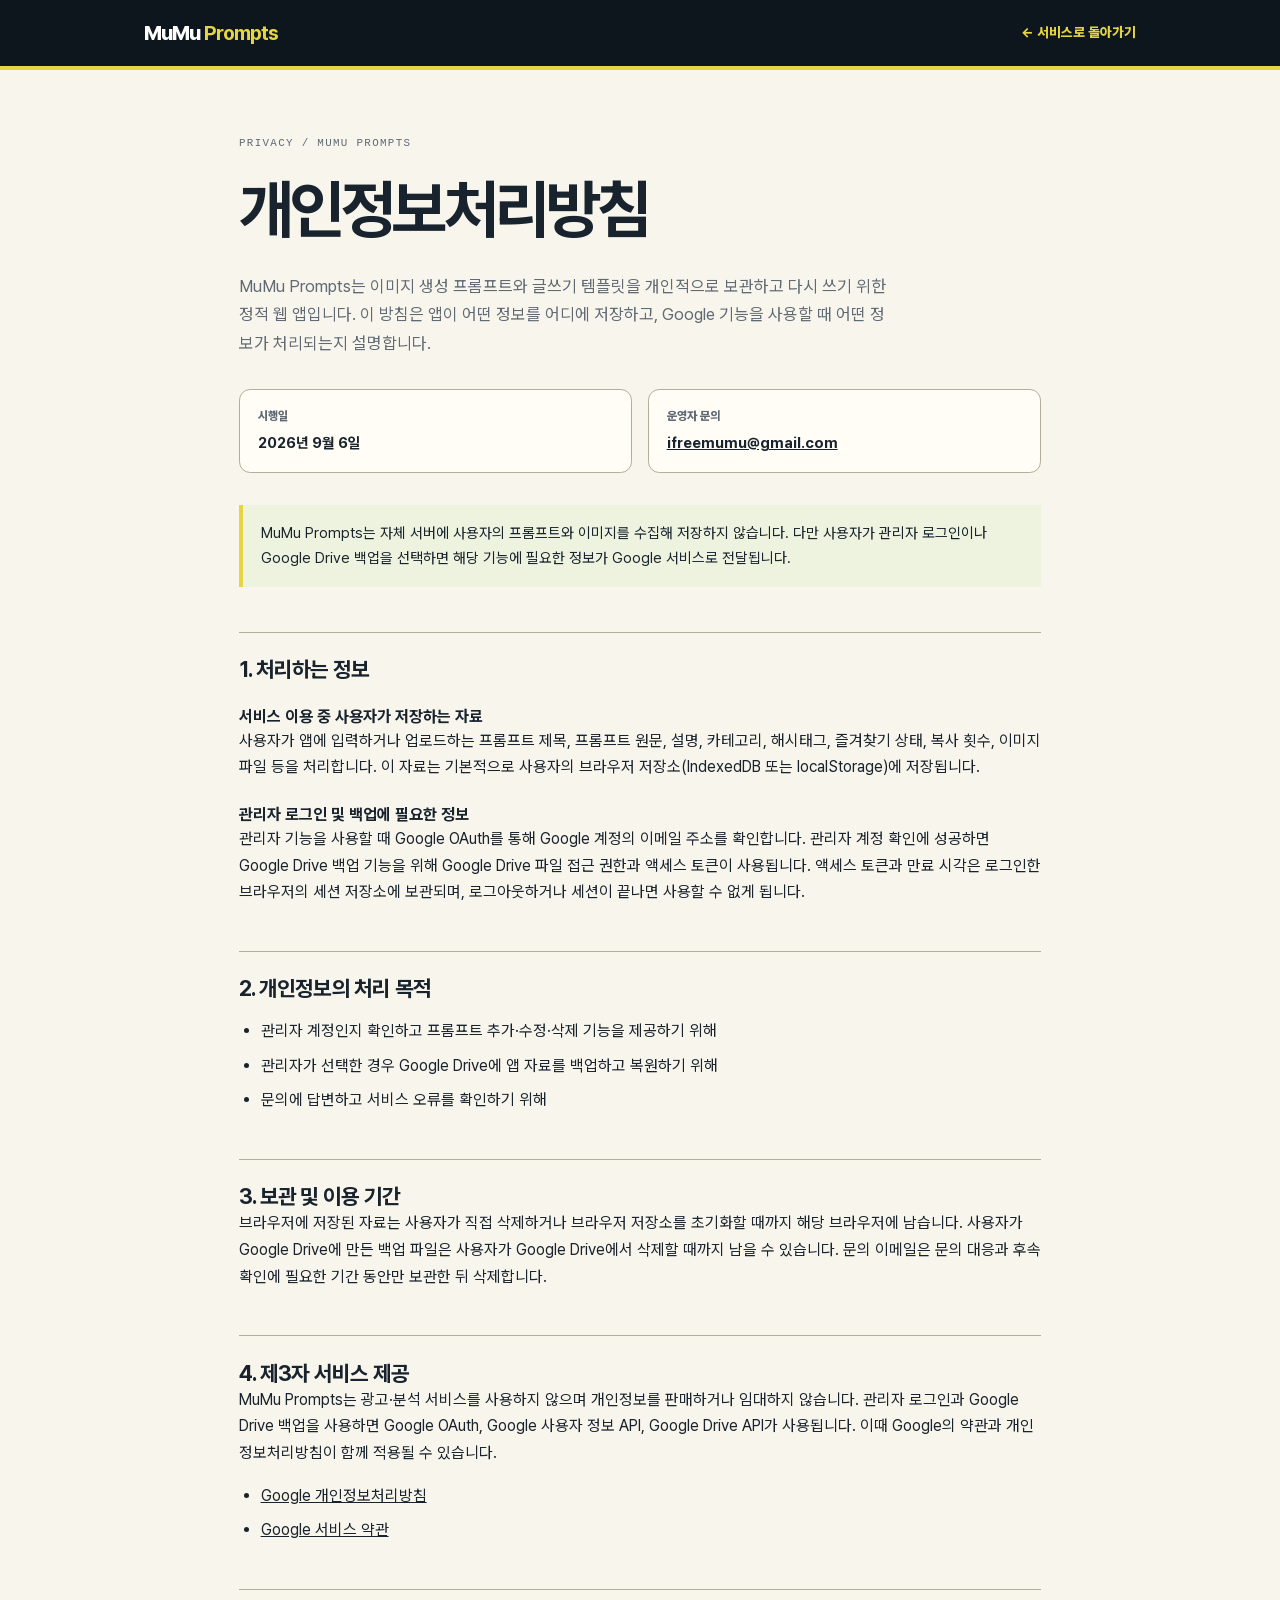
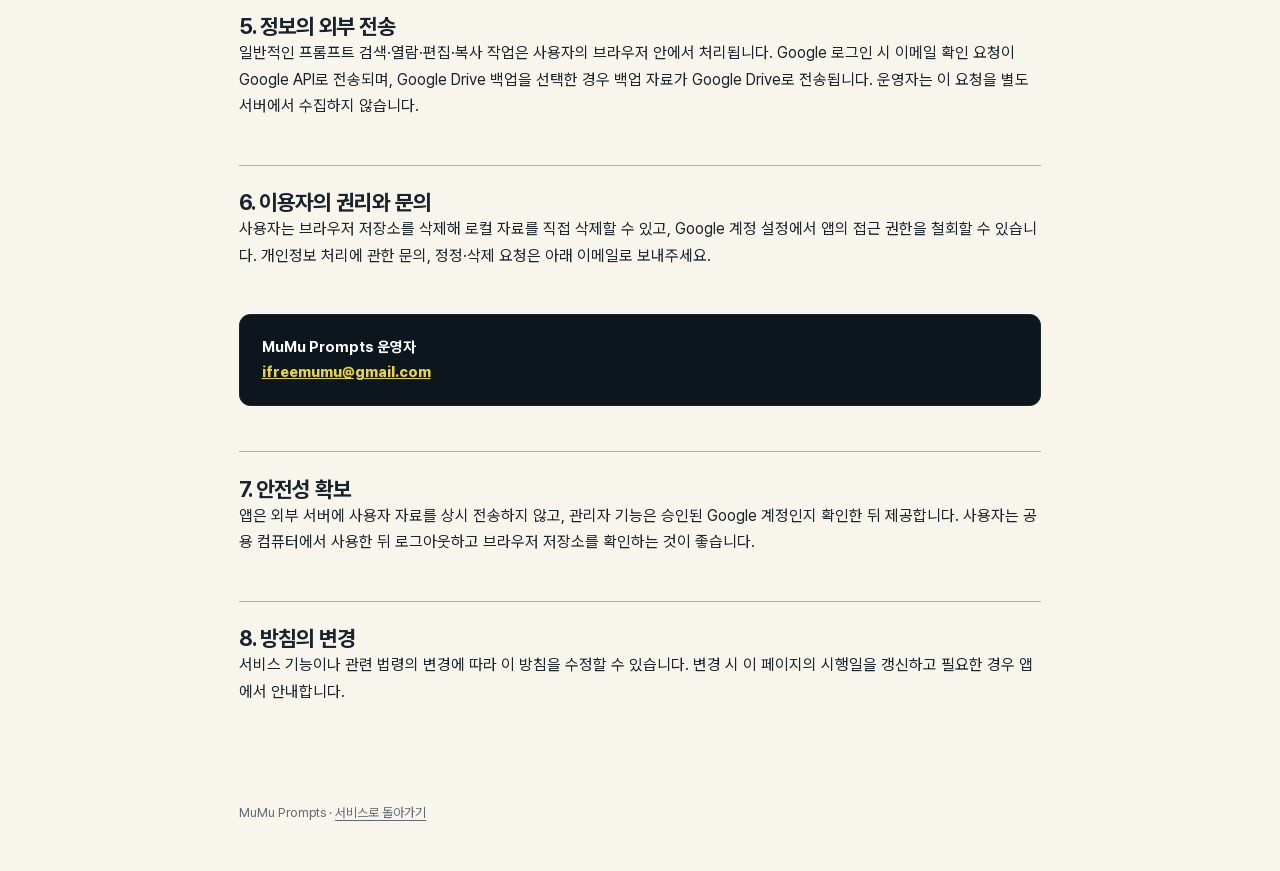
==== privacy.html @ 2b86f67c "Refine admin controls and compact header layout" ====
<!doctype html>
<html lang="ko">
<head>
  <meta charset="UTF-8">
  <meta name="viewport" content="width=device-width, initial-scale=1">
  <meta name="referrer" content="no-referrer">
  <title>개인정보처리방침 — MuMu Prompts</title>
  <meta name="description" content="MuMu Prompts 개인정보처리방침">
  <link rel="stylesheet" href="fonts/pretendard.css">
  <style>
    /* Hallmark · macrostructure: Long Document · tone: calm-informational · anchor hue: phosphor-lime */
    :root{--surface:oklch(19% .02 250);--surface-2:oklch(24% .025 250);--paper:oklch(97% .012 88);--ink:oklch(25% .025 250);--muted:oklch(52% .02 250);--rule:oklch(75% .025 88);--accent:oklch(86% .16 102);--accent-ink:oklch(18% .02 250);--display:"Bricolage Grotesque","Arial Black","Pretendard Variable","Pretendard","Apple SD Gothic Neo","Malgun Gothic",system-ui,sans-serif;--body:"Pretendard Variable","Pretendard","Apple SD Gothic Neo","Malgun Gothic",system-ui,sans-serif;--mono:"Geist Mono","JetBrains Mono",monospace}
    *{box-sizing:border-box}html{color:var(--ink);background:var(--paper);font-family:var(--body);line-height:1.7}body{margin:0}a{color:inherit}a:focus-visible{outline:3px solid #2669ae;outline-offset:4px}h1,h2,h3,p{margin:0}h1,h2,h3{font-family:var(--display);font-style:normal;line-height:1.3}h1{font-size:clamp(2rem,5vw,4.3rem);letter-spacing:-.06em}h2{margin-top:2.8rem;padding-top:1.4rem;border-top:1px solid var(--rule);font-size:1.35rem;letter-spacing:-.035em}h3{margin-top:1.5rem;font-size:1rem}p,li{font-size:.98rem}ul,ol{margin:1rem 0 0;padding-left:1.35rem}li+li{margin-top:.5rem}.skip-link{position:absolute;top:-4rem;left:1rem;padding:.65rem .8rem;background:var(--accent);color:var(--accent-ink);font-weight:800}.skip-link:focus{top:1rem}
    .topbar{background:var(--surface);color:#fff;border-bottom:4px solid var(--accent)}.topbar-inner{max-width:1040px;margin:auto;padding:1rem 1.5rem;display:flex;align-items:center;justify-content:space-between;gap:1rem}.brand{font-family:var(--display);font-size:1.25rem;font-weight:800;letter-spacing:-.05em;text-decoration:none}.brand b{color:var(--accent)}.back-link{display:inline-flex;align-items:center;gap:.4rem;color:var(--accent);font-size:.85rem;font-weight:800;text-decoration:none}.back-link:hover{text-decoration:underline;text-underline-offset:4px}
    main{max-width:850px;margin:auto;padding:4rem 1.5rem 6rem}.eyebrow{margin-bottom:1rem;color:var(--muted);font-family:var(--mono);font-size:.68rem;letter-spacing:.12em;text-transform:uppercase}.intro{max-width:650px;margin-top:1.25rem;color:var(--muted);font-size:1.05rem}.meta{display:grid;grid-template-columns:repeat(2,minmax(0,1fr));gap:1rem;margin-top:2rem}.meta-card{padding:1rem 1.1rem;border:1px solid var(--rule);border-radius:.7rem;background:#fffdf6}.meta-card dt{color:var(--muted);font-size:.75rem;font-weight:800}.meta-card dd{margin:.25rem 0 0;font-size:.92rem;font-weight:700}.notice{margin-top:2rem;padding:1rem 1.1rem;border-left:4px solid var(--accent);background:#eef3df;font-size:.92rem}.contact{margin-top:2.8rem;padding:1.25rem 1.35rem;border:1px solid var(--ink);border-radius:.7rem;background:var(--surface);color:#fff}.contact a{color:var(--accent);font-weight:800}.contact p{font-size:.92rem}
    footer{max-width:850px;margin:auto;padding:0 1.5rem 3rem;color:var(--muted);font-size:.8rem}footer a{text-underline-offset:3px}
    @media(max-width:560px){.topbar-inner{padding:.85rem 1rem}.brand{font-size:1.1rem}.back-link{font-size:.75rem}main{padding:2.6rem 1rem 4rem}.meta{grid-template-columns:1fr}h2{margin-top:2.2rem}.intro{font-size:.98rem}p,li{font-size:.92rem}footer{padding:0 1rem 2rem}}
    @media(prefers-reduced-motion:reduce){*{scroll-behavior:auto!important}}
  </style>
</head>
<body>
  <a class="skip-link" href="#content">본문으로 건너뛰기</a>
  <header class="topbar">
    <div class="topbar-inner">
      <a class="brand" href="index.html" aria-label="MuMu Prompts 홈">MuMu <b>Prompts</b></a>
      <a class="back-link" href="index.html">← 서비스로 돌아가기</a>
    </div>
  </header>

  <main id="content">
    <p class="eyebrow">Privacy / MuMu Prompts</p>
    <h1>개인정보처리방침</h1>
    <p class="intro">MuMu Prompts는 이미지 생성 프롬프트와 글쓰기 템플릿을 개인적으로 보관하고 다시 쓰기 위한 정적 웹 앱입니다. 이 방침은 앱이 어떤 정보를 어디에 저장하고, Google 기능을 사용할 때 어떤 정보가 처리되는지 설명합니다.</p>

    <dl class="meta">
      <div class="meta-card"><dt>시행일</dt><dd>2026년 9월 6일</dd></div>
      <div class="meta-card"><dt>운영자 문의</dt><dd><a href="mailto:ifreemumu@gmail.com">ifreemumu@gmail.com</a></dd></div>
    </dl>

    <p class="notice">MuMu Prompts는 자체 서버에 사용자의 프롬프트와 이미지를 수집해 저장하지 않습니다. 다만 사용자가 관리자 로그인이나 Google Drive 백업을 선택하면 해당 기능에 필요한 정보가 Google 서비스로 전달됩니다.</p>

    <h2>1. 처리하는 정보</h2>
    <h3>서비스 이용 중 사용자가 저장하는 자료</h3>
    <p>사용자가 앱에 입력하거나 업로드하는 프롬프트 제목, 프롬프트 원문, 설명, 카테고리, 해시태그, 즐겨찾기 상태, 복사 횟수, 이미지 파일 등을 처리합니다. 이 자료는 기본적으로 사용자의 브라우저 저장소(IndexedDB 또는 localStorage)에 저장됩니다.</p>
    <h3>관리자 로그인 및 백업에 필요한 정보</h3>
    <p>관리자 기능을 사용할 때 Google OAuth를 통해 Google 계정의 이메일 주소를 확인합니다. 관리자 계정 확인에 성공하면 Google Drive 백업 기능을 위해 Google Drive 파일 접근 권한과 액세스 토큰이 사용됩니다. 액세스 토큰과 만료 시각은 로그인한 브라우저의 세션 저장소에 보관되며, 로그아웃하거나 세션이 끝나면 사용할 수 없게 됩니다.</p>

    <h2>2. 개인정보의 처리 목적</h2>
    <ul>
      <li>관리자 계정인지 확인하고 프롬프트 추가·수정·삭제 기능을 제공하기 위해</li>
      <li>관리자가 선택한 경우 Google Drive에 앱 자료를 백업하고 복원하기 위해</li>
      <li>문의에 답변하고 서비스 오류를 확인하기 위해</li>
    </ul>

    <h2>3. 보관 및 이용 기간</h2>
    <p>브라우저에 저장된 자료는 사용자가 직접 삭제하거나 브라우저 저장소를 초기화할 때까지 해당 브라우저에 남습니다. 사용자가 Google Drive에 만든 백업 파일은 사용자가 Google Drive에서 삭제할 때까지 남을 수 있습니다. 문의 이메일은 문의 대응과 후속 확인에 필요한 기간 동안만 보관한 뒤 삭제합니다.</p>

    <h2>4. 제3자 서비스 제공</h2>
    <p>MuMu Prompts는 광고·분석 서비스를 사용하지 않으며 개인정보를 판매하거나 임대하지 않습니다. 관리자 로그인과 Google Drive 백업을 사용하면 Google OAuth, Google 사용자 정보 API, Google Drive API가 사용됩니다. 이때 Google의 약관과 개인정보처리방침이 함께 적용될 수 있습니다.</p>
    <ul>
      <li><a href="https://policies.google.com/privacy" target="_blank" rel="noopener noreferrer">Google 개인정보처리방침</a></li>
      <li><a href="https://policies.google.com/terms" target="_blank" rel="noopener noreferrer">Google 서비스 약관</a></li>
    </ul>

    <h2>5. 정보의 외부 전송</h2>
    <p>일반적인 프롬프트 검색·열람·편집·복사 작업은 사용자의 브라우저 안에서 처리됩니다. Google 로그인 시 이메일 확인 요청이 Google API로 전송되며, Google Drive 백업을 선택한 경우 백업 자료가 Google Drive로 전송됩니다. 운영자는 이 요청을 별도 서버에서 수집하지 않습니다.</p>

    <h2>6. 이용자의 권리와 문의</h2>
    <p>사용자는 브라우저 저장소를 삭제해 로컬 자료를 직접 삭제할 수 있고, Google 계정 설정에서 앱의 접근 권한을 철회할 수 있습니다. 개인정보 처리에 관한 문의, 정정·삭제 요청은 아래 이메일로 보내주세요.</p>
    <div class="contact"><p><strong>MuMu Prompts 운영자</strong><br><a href="mailto:ifreemumu@gmail.com">ifreemumu@gmail.com</a></p></div>

    <h2>7. 안전성 확보</h2>
    <p>앱은 외부 서버에 사용자 자료를 상시 전송하지 않고, 관리자 기능은 승인된 Google 계정인지 확인한 뒤 제공합니다. 사용자는 공용 컴퓨터에서 사용한 뒤 로그아웃하고 브라우저 저장소를 확인하는 것이 좋습니다.</p>

    <h2>8. 방침의 변경</h2>
    <p>서비스 기능이나 관련 법령의 변경에 따라 이 방침을 수정할 수 있습니다. 변경 시 이 페이지의 시행일을 갱신하고 필요한 경우 앱에서 안내합니다.</p>
  </main>

  <footer>MuMu Prompts · <a href="index.html">서비스로 돌아가기</a></footer>
</body>
</html>
---- fonts/pretendard.css ----
/*
Copyright (c) 2021 Kil Hyung-jin, with Reserved Font Name Pretendard.
https://github.com/orioncactus/pretendard

This Font Software is licensed under the SIL Open Font License, Version 1.1.
This license is copied below, and is also available with a FAQ at:
http://scripts.sil.org/OFL
*/
/* [0] */
@font-face {
	font-family: 'Pretendard Variable';
	font-style: normal;
	font-display: swap;
	font-weight: 45 920;
	src: url(./subset/PretendardVariable.subset.0.woff2) format('woff2-variations');
	unicode-range: U+f9ca-fa0b, U+ff03-ff05, U+ff07, U+ff0a-ff0b, U+ff0d-ff19, U+ff1b, U+ff1d, U+ff20-ff5b, U+ff5d, U+ffe0-ffe3, U+ffe5-ffe6;
}

/* [1] */
@font-face {
	font-family: 'Pretendard Variable';
	font-style: normal;
	font-display: swap;
	font-weight: 45 920;
	src: url(./subset/PretendardVariable.subset.1.woff2) format('woff2-variations');
	unicode-range: U+d723-d728, U+d72a-d733, U+d735-d748, U+d74a-d74f, U+d752-d753, U+d755-d757, U+d75a-d75f, U+d762-d764, U+d766-d768, U+d76a-d76b, U+d76d-d76f, U+d771-d787, U+d789-d78b, U+d78d-d78f, U+d791-d797, U+d79a, U+d79c, U+d79e-d7a3, U+f900-f909, U+f90b-f92e;
}

/* [2] */
@font-face {
	font-family: 'Pretendard Variable';
	font-style: normal;
	font-display: swap;
	font-weight: 45 920;
	src: url(./subset/PretendardVariable.subset.2.woff2) format('woff2-variations');
	unicode-range: U+d679-d68b, U+d68e-d69e, U+d6a0, U+d6a2-d6a7, U+d6a9-d6c3, U+d6c6-d6c7, U+d6c9-d6cb, U+d6cd-d6d3, U+d6d5-d6d6, U+d6d8-d6e3, U+d6e5-d6e7, U+d6e9-d6fb, U+d6fd-d717, U+d719-d71f, U+d721-d722;
}

/* [3] */
@font-face {
	font-family: 'Pretendard Variable';
	font-style: normal;
	font-display: swap;
	font-weight: 45 920;
	src: url(./subset/PretendardVariable.subset.3.woff2) format('woff2-variations');
	unicode-range: U+d5bc-d5c7, U+d5ca-d5cb, U+d5cd-d5cf, U+d5d1-d5d7, U+d5d9-d5da, U+d5dc, U+d5de-d5e3, U+d5e6-d5e7, U+d5e9-d5eb, U+d5ed-d5f6, U+d5f8, U+d5fa-d5ff, U+d602-d603, U+d605-d607, U+d609-d60f, U+d612-d613, U+d616-d61b, U+d61d-d637, U+d63a-d63b, U+d63d-d63f, U+d641-d647, U+d64a-d64c, U+d64e-d653, U+d656-d657, U+d659-d65b, U+d65d-d666, U+d668, U+d66a-d678;
}

/* [4] */
@font-face {
	font-family: 'Pretendard Variable';
	font-style: normal;
	font-display: swap;
	font-weight: 45 920;
	src: url(./subset/PretendardVariable.subset.4.woff2) format('woff2-variations');
	unicode-range: U+d507, U+d509-d50b, U+d50d-d513, U+d515-d53b, U+d53e-d53f, U+d541-d543, U+d545-d54c, U+d54e, U+d550, U+d552-d557, U+d55a-d55b, U+d55d-d55f, U+d561-d564, U+d566-d567, U+d56a, U+d56c, U+d56e-d573, U+d576-d577, U+d579-d583, U+d585-d586, U+d58a-d5a4, U+d5a6-d5bb;
}

/* [5] */
@font-face {
	font-family: 'Pretendard Variable';
	font-style: normal;
	font-display: swap;
	font-weight: 45 920;
	src: url(./subset/PretendardVariable.subset.5.woff2) format('woff2-variations');
	unicode-range: U+d464-d477, U+d47a-d47b, U+d47d-d47f, U+d481-d487, U+d489-d48a, U+d48c, U+d48e-d4e7, U+d4e9-d503, U+d505-d506;
}

/* [6] */
@font-face {
	font-family: 'Pretendard Variable';
	font-style: normal;
	font-display: swap;
	font-weight: 45 920;
	src: url(./subset/PretendardVariable.subset.6.woff2) format('woff2-variations');
	unicode-range: U+d3bf-d3c7, U+d3ca-d3cf, U+d3d1-d3eb, U+d3ee-d3ef, U+d3f1-d3f3, U+d3f5-d3fb, U+d3fd-d400, U+d402-d45b, U+d45d-d463;
}

/* [7] */
@font-face {
	font-family: 'Pretendard Variable';
	font-style: normal;
	font-display: swap;
	font-weight: 45 920;
	src: url(./subset/PretendardVariable.subset.7.woff2) format('woff2-variations');
	unicode-range: U+d2ff, U+d302-d304, U+d306-d30b, U+d30f, U+d311-d313, U+d315-d31b, U+d31e, U+d322-d324, U+d326-d327, U+d32a-d32b, U+d32d-d32f, U+d331-d337, U+d339-d33c, U+d33e-d37b, U+d37e-d37f, U+d381-d383, U+d385-d38b, U+d38e-d390, U+d392-d397, U+d39a-d39b, U+d39d-d39f, U+d3a1-d3a7, U+d3a9-d3aa, U+d3ac, U+d3ae-d3b3, U+d3b5-d3b7, U+d3b9-d3bb, U+d3bd-d3be;
}

/* [8] */
@font-face {
	font-family: 'Pretendard Variable';
	font-style: normal;
	font-display: swap;
	font-weight: 45 920;
	src: url(./subset/PretendardVariable.subset.8.woff2) format('woff2-variations');
	unicode-range: U+d257-d27f, U+d281-d29b, U+d29d-d29f, U+d2a1-d2ab, U+d2ad-d2b7, U+d2ba-d2bb, U+d2bd-d2bf, U+d2c1-d2c7, U+d2c9-d2ef, U+d2f2-d2f3, U+d2f5-d2f7, U+d2f9-d2fe;
}

/* [9] */
@font-face {
	font-family: 'Pretendard Variable';
	font-style: normal;
	font-display: swap;
	font-weight: 45 920;
	src: url(./subset/PretendardVariable.subset.9.woff2) format('woff2-variations');
	unicode-range: U+d1b4, U+d1b6-d1f3, U+d1f5-d22b, U+d22e-d22f, U+d231-d233, U+d235-d23b, U+d23d-d240, U+d242-d256;
}

/* [10] */
@font-face {
	font-family: 'Pretendard Variable';
	font-style: normal;
	font-display: swap;
	font-weight: 45 920;
	src: url(./subset/PretendardVariable.subset.10.woff2) format('woff2-variations');
	unicode-range: U+d105-d12f, U+d132-d133, U+d135-d137, U+d139-d13f, U+d141-d142, U+d144, U+d146-d14b, U+d14e-d14f, U+d151-d153, U+d155-d15b, U+d15e-d187, U+d189-d19f, U+d1a2-d1a3, U+d1a5-d1a7, U+d1a9-d1af, U+d1b2-d1b3;
}

/* [11] */
@font-face {
	font-family: 'Pretendard Variable';
	font-style: normal;
	font-display: swap;
	font-weight: 45 920;
	src: url(./subset/PretendardVariable.subset.11.woff2) format('woff2-variations');
	unicode-range: U+d04b-d04f, U+d051-d057, U+d059-d06b, U+d06d-d06f, U+d071-d073, U+d075-d07b, U+d07e-d0a3, U+d0a6-d0a7, U+d0a9-d0ab, U+d0ad-d0b3, U+d0b6, U+d0b8, U+d0ba-d0bf, U+d0c2-d0c3, U+d0c5-d0c7, U+d0c9-d0cf, U+d0d2, U+d0d6-d0db, U+d0de-d0df, U+d0e1-d0e3, U+d0e5-d0eb, U+d0ee-d0f0, U+d0f2-d104;
}

/* [12] */
@font-face {
	font-family: 'Pretendard Variable';
	font-style: normal;
	font-display: swap;
	font-weight: 45 920;
	src: url(./subset/PretendardVariable.subset.12.woff2) format('woff2-variations');
	unicode-range: U+cfa2-cfc3, U+cfc5-cfdf, U+cfe2-cfe3, U+cfe5-cfe7, U+cfe9-cff4, U+cff6-cffb, U+cffd-cfff, U+d001-d003, U+d005-d017, U+d019-d033, U+d036-d037, U+d039-d03b, U+d03d-d04a;
}

/* [13] */
@font-face {
	font-family: 'Pretendard Variable';
	font-style: normal;
	font-display: swap;
	font-weight: 45 920;
	src: url(./subset/PretendardVariable.subset.13.woff2) format('woff2-variations');
	unicode-range: U+cef0-cef3, U+cef6, U+cef9-ceff, U+cf01-cf03, U+cf05-cf07, U+cf09-cf0f, U+cf11-cf12, U+cf14-cf1b, U+cf1d-cf1f, U+cf21-cf2f, U+cf31-cf53, U+cf56-cf57, U+cf59-cf5b, U+cf5d-cf63, U+cf66, U+cf68, U+cf6a-cf6f, U+cf71-cf84, U+cf86-cf8b, U+cf8d-cfa1;
}

/* [14] */
@font-face {
	font-family: 'Pretendard Variable';
	font-style: normal;
	font-display: swap;
	font-weight: 45 920;
	src: url(./subset/PretendardVariable.subset.14.woff2) format('woff2-variations');
	unicode-range: U+ce3c-ce57, U+ce5a-ce5b, U+ce5d-ce5f, U+ce61-ce67, U+ce6a, U+ce6c, U+ce6e-ce73, U+ce76-ce77, U+ce79-ce7b, U+ce7d-ce83, U+ce85-ce88, U+ce8a-ce8f, U+ce91-ce93, U+ce95-ce97, U+ce99-ce9f, U+cea2, U+cea4-ceab, U+cead-cee3, U+cee6-cee7, U+cee9-ceeb, U+ceed-ceef;
}

/* [15] */
@font-face {
	font-family: 'Pretendard Variable';
	font-style: normal;
	font-display: swap;
	font-weight: 45 920;
	src: url(./subset/PretendardVariable.subset.15.woff2) format('woff2-variations');
	unicode-range: U+cd92-cd93, U+cd96-cd97, U+cd99-cd9b, U+cd9d-cda3, U+cda6-cda8, U+cdaa-cdaf, U+cdb1-cdc3, U+cdc5-cdcb, U+cdcd-cde7, U+cde9-ce03, U+ce05-ce1f, U+ce22-ce34, U+ce36-ce3b;
}

/* [16] */
@font-face {
	font-family: 'Pretendard Variable';
	font-style: normal;
	font-display: swap;
	font-weight: 45 920;
	src: url(./subset/PretendardVariable.subset.16.woff2) format('woff2-variations');
	unicode-range: U+ccef-cd07, U+cd0a-cd0b, U+cd0d-cd1a, U+cd1c, U+cd1e-cd2b, U+cd2d-cd5b, U+cd5d-cd77, U+cd79-cd91;
}

/* [17] */
@font-face {
	font-family: 'Pretendard Variable';
	font-style: normal;
	font-display: swap;
	font-weight: 45 920;
	src: url(./subset/PretendardVariable.subset.17.woff2) format('woff2-variations');
	unicode-range: U+cc3f-cc43, U+cc46-cc47, U+cc49-cc4b, U+cc4d-cc53, U+cc55-cc58, U+cc5a-cc5f, U+cc61-cc97, U+cc9a-cc9b, U+cc9d-cc9f, U+cca1-cca7, U+ccaa, U+ccac, U+ccae-ccb3, U+ccb6-ccb7, U+ccb9-ccbb, U+ccbd-cccf, U+ccd1-cce3, U+cce5-ccee;
}

/* [18] */
@font-face {
	font-family: 'Pretendard Variable';
	font-style: normal;
	font-display: swap;
	font-weight: 45 920;
	src: url(./subset/PretendardVariable.subset.18.woff2) format('woff2-variations');
	unicode-range: U+cb91-cbd3, U+cbd5-cbe3, U+cbe5-cc0b, U+cc0e-cc0f, U+cc11-cc13, U+cc15-cc1b, U+cc1d-cc20, U+cc23-cc27, U+cc2a-cc2b, U+cc2d, U+cc2f, U+cc31-cc37, U+cc3a, U+cc3c;
}

/* [19] */
@font-face {
	font-family: 'Pretendard Variable';
	font-style: normal;
	font-display: swap;
	font-weight: 45 920;
	src: url(./subset/PretendardVariable.subset.19.woff2) format('woff2-variations');
	unicode-range: U+caf4-cb47, U+cb4a-cb90;
}

/* [20] */
@font-face {
	font-family: 'Pretendard Variable';
	font-style: normal;
	font-display: swap;
	font-weight: 45 920;
	src: url(./subset/PretendardVariable.subset.20.woff2) format('woff2-variations');
	unicode-range: U+ca4a-ca4b, U+ca4e-ca4f, U+ca51-ca53, U+ca55-ca5b, U+ca5d-ca60, U+ca62-ca83, U+ca85-cabb, U+cabe-cabf, U+cac1-cac3, U+cac5-cacb, U+cacd-cad0, U+cad2, U+cad4-cad8, U+cada-caf3;
}

/* [21] */
@font-face {
	font-family: 'Pretendard Variable';
	font-style: normal;
	font-display: swap;
	font-weight: 45 920;
	src: url(./subset/PretendardVariable.subset.21.woff2) format('woff2-variations');
	unicode-range: U+c996-c997, U+c99a-c99c, U+c99e-c9bf, U+c9c2-c9c3, U+c9c5-c9c7, U+c9c9-c9cf, U+c9d2, U+c9d4, U+c9d7-c9d8, U+c9db, U+c9de-c9df, U+c9e1-c9e3, U+c9e5-c9e6, U+c9e8-c9eb, U+c9ee-c9f0, U+c9f2-c9f7, U+c9f9-ca0b, U+ca0d-ca28, U+ca2a-ca49;
}

/* [22] */
@font-face {
	font-family: 'Pretendard Variable';
	font-style: normal;
	font-display: swap;
	font-weight: 45 920;
	src: url(./subset/PretendardVariable.subset.22.woff2) format('woff2-variations');
	unicode-range: U+c8e9-c8f4, U+c8f6-c8fb, U+c8fe-c8ff, U+c901-c903, U+c905-c90b, U+c90e-c910, U+c912-c917, U+c919-c92b, U+c92d-c94f, U+c951-c953, U+c955-c96b, U+c96d-c973, U+c975-c987, U+c98a-c98b, U+c98d-c98f, U+c991-c995;
}

/* [23] */
@font-face {
	font-family: 'Pretendard Variable';
	font-style: normal;
	font-display: swap;
	font-weight: 45 920;
	src: url(./subset/PretendardVariable.subset.23.woff2) format('woff2-variations');
	unicode-range: U+c841-c84b, U+c84d-c86f, U+c872-c873, U+c875-c877, U+c879-c87f, U+c882-c884, U+c887-c88a, U+c88d-c8c3, U+c8c5-c8df, U+c8e1-c8e8;
}

/* [24] */
@font-face {
	font-family: 'Pretendard Variable';
	font-style: normal;
	font-display: swap;
	font-weight: 45 920;
	src: url(./subset/PretendardVariable.subset.24.woff2) format('woff2-variations');
	unicode-range: U+c779-c77b, U+c77e-c782, U+c786, U+c78b, U+c78d, U+c78f, U+c792-c793, U+c795, U+c797, U+c799-c79f, U+c7a2, U+c7a7-c7ab, U+c7ae-c7bb, U+c7bd-c7c0, U+c7c2-c7c7, U+c7c9-c7dc, U+c7de-c7ff, U+c802-c803, U+c805-c807, U+c809, U+c80b-c80f, U+c812, U+c814, U+c817-c81b, U+c81e-c81f, U+c821-c823, U+c825-c82e, U+c830-c837, U+c839-c83b, U+c83d-c840;
}

/* [25] */
@font-face {
	font-family: 'Pretendard Variable';
	font-style: normal;
	font-display: swap;
	font-weight: 45 920;
	src: url(./subset/PretendardVariable.subset.25.woff2) format('woff2-variations');
	unicode-range: U+c6bb-c6bf, U+c6c2, U+c6c4, U+c6c6-c6cb, U+c6ce-c6cf, U+c6d1-c6d3, U+c6d5-c6db, U+c6dd-c6df, U+c6e1-c6e7, U+c6e9-c6eb, U+c6ed-c6ef, U+c6f1-c6f8, U+c6fa-c703, U+c705-c707, U+c709-c70b, U+c70d-c716, U+c718, U+c71a-c71f, U+c722-c723, U+c725-c727, U+c729-c734, U+c736-c73b, U+c73e-c73f, U+c741-c743, U+c745-c74b, U+c74e-c750, U+c752-c757, U+c759-c773, U+c776-c777;
}

/* [26] */
@font-face {
	font-family: 'Pretendard Variable';
	font-style: normal;
	font-display: swap;
	font-weight: 45 920;
	src: url(./subset/PretendardVariable.subset.26.woff2) format('woff2-variations');
	unicode-range: U+c5f5-c5fb, U+c5fe, U+c602-c605, U+c607, U+c609-c60f, U+c611-c61a, U+c61c-c623, U+c626-c627, U+c629-c62b, U+c62d, U+c62f-c632, U+c636, U+c638, U+c63a-c63f, U+c642-c643, U+c645-c647, U+c649-c652, U+c656-c65b, U+c65d-c65f, U+c661-c663, U+c665-c677, U+c679-c67b, U+c67d-c693, U+c696-c697, U+c699-c69b, U+c69d-c6a3, U+c6a6, U+c6a8, U+c6aa-c6af, U+c6b2-c6b3, U+c6b5-c6b7, U+c6b9-c6ba;
}

/* [27] */
@font-face {
	font-family: 'Pretendard Variable';
	font-style: normal;
	font-display: swap;
	font-weight: 45 920;
	src: url(./subset/PretendardVariable.subset.27.woff2) format('woff2-variations');
	unicode-range: U+c517-c527, U+c52a-c52b, U+c52d-c52f, U+c531-c538, U+c53a, U+c53c, U+c53e-c543, U+c546-c547, U+c54b, U+c54d-c552, U+c556, U+c55a-c55b, U+c55d, U+c55f, U+c562-c563, U+c565-c567, U+c569-c56f, U+c572, U+c574, U+c576-c57b, U+c57e-c57f, U+c581-c583, U+c585-c586, U+c588-c58b, U+c58e, U+c590, U+c592-c596, U+c599-c5b3, U+c5b6-c5b7, U+c5ba, U+c5be-c5c3, U+c5ca-c5cb, U+c5cd, U+c5cf, U+c5d2-c5d3, U+c5d5-c5d7, U+c5d9-c5df, U+c5e1-c5e2, U+c5e4, U+c5e6-c5eb, U+c5ef, U+c5f1-c5f3;
}

/* [28] */
@font-face {
	font-family: 'Pretendard Variable';
	font-style: normal;
	font-display: swap;
	font-weight: 45 920;
	src: url(./subset/PretendardVariable.subset.28.woff2) format('woff2-variations');
	unicode-range: U+c475-c4ef, U+c4f2-c4f3, U+c4f5-c4f7, U+c4f9-c4ff, U+c502-c50b, U+c50d-c516;
}

/* [29] */
@font-face {
	font-family: 'Pretendard Variable';
	font-style: normal;
	font-display: swap;
	font-weight: 45 920;
	src: url(./subset/PretendardVariable.subset.29.woff2) format('woff2-variations');
	unicode-range: U+c3d0-c3d7, U+c3da-c3db, U+c3dd-c3de, U+c3e1-c3ec, U+c3ee-c3f3, U+c3f5-c42b, U+c42d-c463, U+c466-c474;
}

/* [30] */
@font-face {
	font-family: 'Pretendard Variable';
	font-style: normal;
	font-display: swap;
	font-weight: 45 920;
	src: url(./subset/PretendardVariable.subset.30.woff2) format('woff2-variations');
	unicode-range: U+c32b-c367, U+c36a-c36b, U+c36d-c36f, U+c371-c377, U+c37a-c37b, U+c37e-c383, U+c385-c387, U+c389-c3cf;
}

/* [31] */
@font-face {
	font-family: 'Pretendard Variable';
	font-style: normal;
	font-display: swap;
	font-weight: 45 920;
	src: url(./subset/PretendardVariable.subset.31.woff2) format('woff2-variations');
	unicode-range: U+c26a-c26b, U+c26d-c26f, U+c271-c273, U+c275-c27b, U+c27e-c287, U+c289-c28f, U+c291-c297, U+c299-c29a, U+c29c-c2a3, U+c2a5-c2a7, U+c2a9-c2ab, U+c2ad-c2b3, U+c2b6, U+c2b8, U+c2ba-c2bb, U+c2bd-c2db, U+c2de-c2df, U+c2e1-c2e2, U+c2e5-c2ea, U+c2ee, U+c2f0, U+c2f2-c2f5, U+c2f7, U+c2fa-c2fb, U+c2fd-c2ff, U+c301-c307, U+c309-c30c, U+c30e-c312, U+c315-c323, U+c325-c328, U+c32a;
}

/* [32] */
@font-face {
	font-family: 'Pretendard Variable';
	font-style: normal;
	font-display: swap;
	font-weight: 45 920;
	src: url(./subset/PretendardVariable.subset.32.woff2) format('woff2-variations');
	unicode-range: U+c1bc-c1c3, U+c1c5-c1df, U+c1e1-c1fb, U+c1fd-c203, U+c205-c20c, U+c20e, U+c210-c217, U+c21a-c21b, U+c21d-c21e, U+c221-c227, U+c229-c22a, U+c22c, U+c22e, U+c230, U+c233-c24f, U+c251-c257, U+c259-c269;
}

/* [33] */
@font-face {
	font-family: 'Pretendard Variable';
	font-style: normal;
	font-display: swap;
	font-weight: 45 920;
	src: url(./subset/PretendardVariable.subset.33.woff2) format('woff2-variations');
	unicode-range: U+c101-c11b, U+c11f, U+c121-c123, U+c125-c12b, U+c12e, U+c132-c137, U+c13a-c13b, U+c13d-c13f, U+c141-c147, U+c14a, U+c14c-c153, U+c155-c157, U+c159-c15b, U+c15d-c166, U+c169-c16f, U+c171-c177, U+c179-c18b, U+c18e-c18f, U+c191-c193, U+c195-c19b, U+c19d-c19e, U+c1a0, U+c1a2-c1a4, U+c1a6-c1bb;
}

/* [34] */
@font-face {
	font-family: 'Pretendard Variable';
	font-style: normal;
	font-display: swap;
	font-weight: 45 920;
	src: url(./subset/PretendardVariable.subset.34.woff2) format('woff2-variations');
	unicode-range: U+c049-c057, U+c059-c05b, U+c05d-c05f, U+c061-c067, U+c069-c08f, U+c091-c0ab, U+c0ae-c0af, U+c0b1-c0b3, U+c0b5, U+c0b7-c0bb, U+c0be, U+c0c2-c0c7, U+c0ca-c0cb, U+c0cd-c0cf, U+c0d1-c0d7, U+c0d9-c0da, U+c0dc, U+c0de-c0e3, U+c0e5-c0eb, U+c0ed-c0f3, U+c0f6, U+c0f8, U+c0fa-c0ff;
}

/* [35] */
@font-face {
	font-family: 'Pretendard Variable';
	font-style: normal;
	font-display: swap;
	font-weight: 45 920;
	src: url(./subset/PretendardVariable.subset.35.woff2) format('woff2-variations');
	unicode-range: U+bfa7-bfaf, U+bfb1-bfc4, U+bfc6-bfcb, U+bfce-bfcf, U+bfd1-bfd3, U+bfd5-bfdb, U+bfdd-c048;
}

/* [36] */
@font-face {
	font-family: 'Pretendard Variable';
	font-style: normal;
	font-display: swap;
	font-weight: 45 920;
	src: url(./subset/PretendardVariable.subset.36.woff2) format('woff2-variations');
	unicode-range: U+bf07, U+bf09-bf3f, U+bf41-bf4f, U+bf52-bf54, U+bf56-bfa6;
}

/* [37] */
@font-face {
	font-family: 'Pretendard Variable';
	font-style: normal;
	font-display: swap;
	font-weight: 45 920;
	src: url(./subset/PretendardVariable.subset.37.woff2) format('woff2-variations');
	unicode-range: U+be56, U+be58, U+be5c-be5f, U+be62-be63, U+be65-be67, U+be69-be74, U+be76-be7b, U+be7e-be7f, U+be81-be8e, U+be90, U+be92-bea7, U+bea9-becf, U+bed2-bed3, U+bed5-bed6, U+bed9-bee3, U+bee6-bf06;
}

/* [38] */
@font-face {
	font-family: 'Pretendard Variable';
	font-style: normal;
	font-display: swap;
	font-weight: 45 920;
	src: url(./subset/PretendardVariable.subset.38.woff2) format('woff2-variations');
	unicode-range: U+bdb0-bdd3, U+bdd5-bdef, U+bdf1-be0b, U+be0d-be0f, U+be11-be13, U+be15-be43, U+be46-be47, U+be49-be4b, U+be4d-be53;
}

/* [39] */
@font-face {
	font-family: 'Pretendard Variable';
	font-style: normal;
	font-display: swap;
	font-weight: 45 920;
	src: url(./subset/PretendardVariable.subset.39.woff2) format('woff2-variations');
	unicode-range: U+bd03, U+bd06, U+bd08, U+bd0a-bd0f, U+bd11-bd22, U+bd25-bd47, U+bd49-bd58, U+bd5a-bd7f, U+bd82-bd83, U+bd85-bd87, U+bd8a-bd8f, U+bd91-bd92, U+bd94, U+bd96-bd98, U+bd9a-bdaf;
}

/* [40] */
@font-face {
	font-family: 'Pretendard Variable';
	font-style: normal;
	font-display: swap;
	font-weight: 45 920;
	src: url(./subset/PretendardVariable.subset.40.woff2) format('woff2-variations');
	unicode-range: U+bc4e-bc83, U+bc86-bc87, U+bc89-bc8b, U+bc8d-bc93, U+bc96, U+bc98, U+bc9b-bc9f, U+bca2-bca3, U+bca5-bca7, U+bca9-bcb2, U+bcb4-bcbb, U+bcbe-bcbf, U+bcc1-bcc3, U+bcc5-bccc, U+bcce-bcd0, U+bcd2-bcd4, U+bcd6-bcf3, U+bcf7, U+bcf9-bcfb, U+bcfd-bd02;
}

/* [41] */
@font-face {
	font-family: 'Pretendard Variable';
	font-style: normal;
	font-display: swap;
	font-weight: 45 920;
	src: url(./subset/PretendardVariable.subset.41.woff2) format('woff2-variations');
	unicode-range: U+bb90-bba3, U+bba5-bbab, U+bbad-bbbf, U+bbc1-bbf7, U+bbfa-bbfb, U+bbfd-bbfe, U+bc01-bc07, U+bc09-bc0a, U+bc0e, U+bc10, U+bc12-bc13, U+bc17, U+bc19-bc1a, U+bc1e, U+bc20-bc23, U+bc26, U+bc28, U+bc2a-bc2c, U+bc2e-bc2f, U+bc32-bc33, U+bc35-bc37, U+bc39-bc3f, U+bc41-bc42, U+bc44, U+bc46-bc48, U+bc4a-bc4d;
}

/* [42] */
@font-face {
	font-family: 'Pretendard Variable';
	font-style: normal;
	font-display: swap;
	font-weight: 45 920;
	src: url(./subset/PretendardVariable.subset.42.woff2) format('woff2-variations');
	unicode-range: U+bae6-bafb, U+bafd-bb17, U+bb19-bb33, U+bb37, U+bb39-bb3a, U+bb3d-bb43, U+bb45-bb46, U+bb48, U+bb4a-bb4f, U+bb51-bb53, U+bb55-bb57, U+bb59-bb62, U+bb64-bb8f;
}

/* [43] */
@font-face {
	font-family: 'Pretendard Variable';
	font-style: normal;
	font-display: swap;
	font-weight: 45 920;
	src: url(./subset/PretendardVariable.subset.43.woff2) format('woff2-variations');
	unicode-range: U+ba30-ba37, U+ba3a-ba3b, U+ba3d-ba3f, U+ba41-ba47, U+ba49-ba4a, U+ba4c, U+ba4e-ba53, U+ba56-ba57, U+ba59-ba5b, U+ba5d-ba63, U+ba65-ba66, U+ba68-ba6f, U+ba71-ba73, U+ba75-ba77, U+ba79-ba84, U+ba86, U+ba88-baa7, U+baaa, U+baad-baaf, U+bab1-bab7, U+baba, U+babc, U+babe-bae5;
}

/* [44] */
@font-face {
	font-family: 'Pretendard Variable';
	font-style: normal;
	font-display: swap;
	font-weight: 45 920;
	src: url(./subset/PretendardVariable.subset.44.woff2) format('woff2-variations');
	unicode-range: U+b96e-b973, U+b976-b977, U+b979-b97b, U+b97d-b983, U+b986, U+b988, U+b98a-b98d, U+b98f-b9ab, U+b9ae-b9af, U+b9b1-b9b3, U+b9b5-b9bb, U+b9be, U+b9c0, U+b9c2-b9c7, U+b9ca-b9cb, U+b9cd, U+b9d2-b9d7, U+b9da, U+b9dc, U+b9df-b9e0, U+b9e2, U+b9e6-b9e7, U+b9e9-b9f3, U+b9f6, U+b9f8, U+b9fb-ba2f;
}

/* [45] */
@font-face {
	font-family: 'Pretendard Variable';
	font-style: normal;
	font-display: swap;
	font-weight: 45 920;
	src: url(./subset/PretendardVariable.subset.45.woff2) format('woff2-variations');
	unicode-range: U+b8bf-b8cb, U+b8cd-b8e0, U+b8e2-b8e7, U+b8ea-b8eb, U+b8ed-b8ef, U+b8f1-b8f7, U+b8fa, U+b8fc, U+b8fe-b903, U+b905-b917, U+b919-b91f, U+b921-b93b, U+b93d-b957, U+b95a-b95b, U+b95d-b95f, U+b961-b967, U+b969-b96c;
}

/* [46] */
@font-face {
	font-family: 'Pretendard Variable';
	font-style: normal;
	font-display: swap;
	font-weight: 45 920;
	src: url(./subset/PretendardVariable.subset.46.woff2) format('woff2-variations');
	unicode-range: U+b80d-b80f, U+b811-b817, U+b81a, U+b81c-b823, U+b826-b827, U+b829-b82b, U+b82d-b833, U+b836, U+b83a-b83f, U+b841-b85b, U+b85e-b85f, U+b861-b863, U+b865-b86b, U+b86e, U+b870, U+b872-b8af, U+b8b1-b8be;
}

/* [47] */
@font-face {
	font-family: 'Pretendard Variable';
	font-style: normal;
	font-display: swap;
	font-weight: 45 920;
	src: url(./subset/PretendardVariable.subset.47.woff2) format('woff2-variations');
	unicode-range: U+b74d-b75f, U+b761-b763, U+b765-b774, U+b776-b77b, U+b77e-b77f, U+b781-b783, U+b785-b78b, U+b78e, U+b792-b796, U+b79a-b79b, U+b79d-b7a7, U+b7aa, U+b7ae-b7b3, U+b7b6-b7c8, U+b7ca-b7eb, U+b7ee-b7ef, U+b7f1-b7f3, U+b7f5-b7fb, U+b7fe, U+b802-b806, U+b80a-b80b;
}

/* [48] */
@font-face {
	font-family: 'Pretendard Variable';
	font-style: normal;
	font-display: swap;
	font-weight: 45 920;
	src: url(./subset/PretendardVariable.subset.48.woff2) format('woff2-variations');
	unicode-range: U+b6a7-b6aa, U+b6ac-b6b0, U+b6b2-b6ef, U+b6f1-b727, U+b72a-b72b, U+b72d-b72e, U+b731-b737, U+b739-b73a, U+b73c-b743, U+b745-b74c;
}

/* [49] */
@font-face {
	font-family: 'Pretendard Variable';
	font-style: normal;
	font-display: swap;
	font-weight: 45 920;
	src: url(./subset/PretendardVariable.subset.49.woff2) format('woff2-variations');
	unicode-range: U+b605-b60f, U+b612-b617, U+b619-b624, U+b626-b69b, U+b69e-b6a3, U+b6a5-b6a6;
}

/* [50] */
@font-face {
	font-family: 'Pretendard Variable';
	font-style: normal;
	font-display: swap;
	font-weight: 45 920;
	src: url(./subset/PretendardVariable.subset.50.woff2) format('woff2-variations');
	unicode-range: U+b55f, U+b562-b583, U+b585-b59f, U+b5a2-b5a3, U+b5a5-b5a7, U+b5a9-b5b2, U+b5b5-b5ba, U+b5bd-b604;
}

/* [51] */
@font-face {
	font-family: 'Pretendard Variable';
	font-style: normal;
	font-display: swap;
	font-weight: 45 920;
	src: url(./subset/PretendardVariable.subset.51.woff2) format('woff2-variations');
	unicode-range: U+b4a5-b4b6, U+b4b8-b4bf, U+b4c1-b4c7, U+b4c9-b4db, U+b4de-b4df, U+b4e1-b4e2, U+b4e5-b4eb, U+b4ee, U+b4f0, U+b4f2-b513, U+b516-b517, U+b519-b51a, U+b51d-b523, U+b526, U+b528, U+b52b-b52f, U+b532-b533, U+b535-b537, U+b539-b53f, U+b541-b544, U+b546-b54b, U+b54d-b54f, U+b551-b55b, U+b55d-b55e;
}

/* [52] */
@font-face {
	font-family: 'Pretendard Variable';
	font-style: normal;
	font-display: swap;
	font-weight: 45 920;
	src: url(./subset/PretendardVariable.subset.52.woff2) format('woff2-variations');
	unicode-range: U+b3f8-b3fb, U+b3fd-b40f, U+b411-b417, U+b419-b41b, U+b41d-b41f, U+b421-b427, U+b42a-b42b, U+b42d-b44f, U+b452-b453, U+b455-b457, U+b459-b45f, U+b462-b464, U+b466-b46b, U+b46d-b47f, U+b481-b4a3;
}

/* [53] */
@font-face {
	font-family: 'Pretendard Variable';
	font-style: normal;
	font-display: swap;
	font-weight: 45 920;
	src: url(./subset/PretendardVariable.subset.53.woff2) format('woff2-variations');
	unicode-range: U+b342-b353, U+b356-b357, U+b359-b35b, U+b35d-b35e, U+b360-b363, U+b366, U+b368, U+b36a-b36d, U+b36f, U+b372-b373, U+b375-b377, U+b379-b37f, U+b381-b382, U+b384, U+b386-b38b, U+b38d-b3c3, U+b3c6-b3c7, U+b3c9-b3ca, U+b3cd-b3d3, U+b3d6, U+b3d8, U+b3da-b3f7;
}

/* [54] */
@font-face {
	font-family: 'Pretendard Variable';
	font-style: normal;
	font-display: swap;
	font-weight: 45 920;
	src: url(./subset/PretendardVariable.subset.54.woff2) format('woff2-variations');
	unicode-range: U+b27c-b283, U+b285-b28f, U+b292-b293, U+b295-b297, U+b29a-b29f, U+b2a1-b2a4, U+b2a7-b2a9, U+b2ab, U+b2ad-b2c7, U+b2ca-b2cb, U+b2cd-b2cf, U+b2d1-b2d7, U+b2da, U+b2dc, U+b2de-b2e3, U+b2e7, U+b2e9-b2ea, U+b2ef-b2f3, U+b2f6, U+b2f8, U+b2fa-b2fb, U+b2fd-b2fe, U+b302-b303, U+b305-b307, U+b309-b30f, U+b312, U+b316-b31b, U+b31d-b341;
}

/* [55] */
@font-face {
	font-family: 'Pretendard Variable';
	font-style: normal;
	font-display: swap;
	font-weight: 45 920;
	src: url(./subset/PretendardVariable.subset.55.woff2) format('woff2-variations');
	unicode-range: U+b1d6-b1e7, U+b1e9-b1fc, U+b1fe-b203, U+b206-b207, U+b209-b20b, U+b20d-b213, U+b216-b21f, U+b221-b257, U+b259-b273, U+b275-b27b;
}

/* [56] */
@font-face {
	font-family: 'Pretendard Variable';
	font-style: normal;
	font-display: swap;
	font-weight: 45 920;
	src: url(./subset/PretendardVariable.subset.56.woff2) format('woff2-variations');
	unicode-range: U+b120-b122, U+b126-b127, U+b129-b12b, U+b12d-b133, U+b136, U+b138, U+b13a-b13f, U+b142-b143, U+b145-b14f, U+b151-b153, U+b156-b157, U+b159-b177, U+b17a-b17b, U+b17d-b17f, U+b181-b187, U+b189-b18c, U+b18e-b191, U+b195-b1a7, U+b1a9-b1cb, U+b1cd-b1d5;
}

/* [57] */
@font-face {
	font-family: 'Pretendard Variable';
	font-style: normal;
	font-display: swap;
	font-weight: 45 920;
	src: url(./subset/PretendardVariable.subset.57.woff2) format('woff2-variations');
	unicode-range: U+b05f-b07b, U+b07e-b07f, U+b081-b083, U+b085-b08b, U+b08d-b097, U+b09b, U+b09d-b09f, U+b0a2-b0a7, U+b0aa, U+b0b0, U+b0b2, U+b0b6-b0b7, U+b0b9-b0bb, U+b0bd-b0c3, U+b0c6-b0c7, U+b0ca-b0cf, U+b0d1-b0df, U+b0e1-b0e4, U+b0e6-b107, U+b10a-b10b, U+b10d-b10f, U+b111-b112, U+b114-b117, U+b119-b11a, U+b11c-b11f;
}

/* [58] */
@font-face {
	font-family: 'Pretendard Variable';
	font-style: normal;
	font-display: swap;
	font-weight: 45 920;
	src: url(./subset/PretendardVariable.subset.58.woff2) format('woff2-variations');
	unicode-range: U+afac-afb7, U+afba-afbb, U+afbd-afbf, U+afc1-afc6, U+afca-afcc, U+afce-afd3, U+afd5-afe7, U+afe9-afef, U+aff1-b00b, U+b00d-b00f, U+b011-b013, U+b015-b01b, U+b01d-b027, U+b029-b043, U+b045-b047, U+b049, U+b04b, U+b04d-b052, U+b055-b056, U+b058-b05c, U+b05e;
}

/* [59] */
@font-face {
	font-family: 'Pretendard Variable';
	font-style: normal;
	font-display: swap;
	font-weight: 45 920;
	src: url(./subset/PretendardVariable.subset.59.woff2) format('woff2-variations');
	unicode-range: U+af03-af07, U+af09-af2b, U+af2e-af33, U+af35-af3b, U+af3e-af40, U+af44-af47, U+af4a-af5c, U+af5e-af63, U+af65-af7f, U+af81-afab;
}

/* [60] */
@font-face {
	font-family: 'Pretendard Variable';
	font-style: normal;
	font-display: swap;
	font-weight: 45 920;
	src: url(./subset/PretendardVariable.subset.60.woff2) format('woff2-variations');
	unicode-range: U+ae56-ae5b, U+ae5e-ae60, U+ae62-ae64, U+ae66-ae67, U+ae69-ae6b, U+ae6d-ae83, U+ae85-aebb, U+aebf, U+aec1-aec3, U+aec5-aecb, U+aece, U+aed0, U+aed2-aed7, U+aed9-aef3, U+aef5-af02;
}

/* [61] */
@font-face {
	font-family: 'Pretendard Variable';
	font-style: normal;
	font-display: swap;
	font-weight: 45 920;
	src: url(./subset/PretendardVariable.subset.61.woff2) format('woff2-variations');
	unicode-range: U+ad9c-ada3, U+ada5-adbf, U+adc1-adc3, U+adc5-adc7, U+adc9-add2, U+add4-addb, U+addd-addf, U+ade1-ade3, U+ade5-adf7, U+adfa-adfb, U+adfd-adff, U+ae02-ae07, U+ae0a, U+ae0c, U+ae0e-ae13, U+ae15-ae2f, U+ae31-ae33, U+ae35-ae37, U+ae39-ae3f, U+ae42, U+ae44, U+ae46-ae49, U+ae4b, U+ae4f, U+ae51-ae53, U+ae55;
}

/* [62] */
@font-face {
	font-family: 'Pretendard Variable';
	font-style: normal;
	font-display: swap;
	font-weight: 45 920;
	src: url(./subset/PretendardVariable.subset.62.woff2) format('woff2-variations');
	unicode-range: U+ace2-ace3, U+ace5-ace6, U+ace9-acef, U+acf2, U+acf4, U+acf7-acfb, U+acfe-acff, U+ad01-ad03, U+ad05-ad0b, U+ad0d-ad10, U+ad12-ad1b, U+ad1d-ad33, U+ad35-ad48, U+ad4a-ad4f, U+ad51-ad6b, U+ad6e-ad6f, U+ad71-ad72, U+ad77-ad7c, U+ad7e, U+ad80, U+ad82-ad87, U+ad89-ad8b, U+ad8d-ad8f, U+ad91-ad9b;
}

/* [63] */
@font-face {
	font-family: 'Pretendard Variable';
	font-style: normal;
	font-display: swap;
	font-weight: 45 920;
	src: url(./subset/PretendardVariable.subset.63.woff2) format('woff2-variations');
	unicode-range: U+ac25-ac2c, U+ac2e, U+ac30, U+ac32-ac37, U+ac39-ac3f, U+ac41-ac4c, U+ac4e-ac6f, U+ac72-ac73, U+ac75-ac76, U+ac79-ac7f, U+ac82, U+ac84-ac88, U+ac8a-ac8b, U+ac8d-ac8f, U+ac91-ac93, U+ac95-ac9b, U+ac9d-ac9e, U+aca1-aca7, U+acab, U+acad-acaf, U+acb1-acb7, U+acba-acbb, U+acbe-acc0, U+acc2-acc3, U+acc5-acdf;
}

/* [64] */
@font-face {
	font-family: 'Pretendard Variable';
	font-style: normal;
	font-display: swap;
	font-weight: 45 920;
	src: url(./subset/PretendardVariable.subset.64.woff2) format('woff2-variations');
	unicode-range: U+99df, U+99ed, U+99f1, U+99ff, U+9a01, U+9a08, U+9a0e-9a0f, U+9a19, U+9a2b, U+9a30, U+9a36-9a37, U+9a40, U+9a43, U+9a45, U+9a4d, U+9a55, U+9a57, U+9a5a-9a5b, U+9a5f, U+9a62, U+9a65, U+9a69-9a6a, U+9aa8, U+9ab8, U+9ad3, U+9ae5, U+9aee, U+9b1a, U+9b27, U+9b2a, U+9b31, U+9b3c, U+9b41-9b45, U+9b4f, U+9b54, U+9b5a, U+9b6f, U+9b8e, U+9b91, U+9b9f, U+9bab, U+9bae, U+9bc9, U+9bd6, U+9be4, U+9be8, U+9c0d, U+9c10, U+9c12, U+9c15, U+9c25, U+9c32, U+9c3b, U+9c47, U+9c49, U+9c57, U+9ce5, U+9ce7, U+9ce9, U+9cf3-9cf4, U+9cf6, U+9d09, U+9d1b, U+9d26, U+9d28, U+9d3b, U+9d51, U+9d5d, U+9d60-9d61, U+9d6c, U+9d72, U+9da9, U+9daf, U+9db4, U+9dc4, U+9dd7, U+9df2, U+9df8-9dfa, U+9e1a, U+9e1e, U+9e75, U+9e79, U+9e7d, U+9e7f, U+9e92-9e93, U+9e97, U+9e9d, U+9e9f, U+9ea5, U+9eb4-9eb5, U+9ebb, U+9ebe, U+9ec3, U+9ecd-9ece, U+9ed4, U+9ed8, U+9edb-9edc, U+9ede, U+9ee8, U+9ef4, U+9f07-9f08, U+9f0e, U+9f13, U+9f20, U+9f3b, U+9f4a-9f4b, U+9f4e, U+9f52, U+9f5f, U+9f61, U+9f67, U+9f6a, U+9f6c, U+9f77, U+9f8d, U+9f90, U+9f95, U+9f9c, U+ac02-ac03, U+ac05-ac06, U+ac09-ac0f, U+ac17-ac18, U+ac1b, U+ac1e-ac1f, U+ac21-ac23;
}

/* [65] */
@font-face {
	font-family: 'Pretendard Variable';
	font-style: normal;
	font-display: swap;
	font-weight: 45 920;
	src: url(./subset/PretendardVariable.subset.65.woff2) format('woff2-variations');
	unicode-range: U+338c-339c, U+339f-33a0, U+33a2-33cb, U+33cf-33d0, U+33d3, U+33d6, U+33d8, U+33db-33dd, U+4e01, U+4e03, U+4e07-4e08, U+4e11, U+4e14-4e15, U+4e18-4e19, U+4e1e, U+4e32, U+4e38-4e39, U+4e42-4e43, U+4e45, U+4e4d-4e4f, U+4e56, U+4e58-4e59, U+4e5d-4e5e, U+4e6b, U+4e6d, U+4e73, U+4e76-4e77, U+4e7e, U+4e82, U+4e86, U+4e88, U+4e8e, U+4e90-4e92, U+4e94-4e95, U+4e98, U+4e9b, U+4e9e, U+4ea1-4ea2, U+4ea4-4ea6, U+4ea8, U+4eab, U+4ead-4eae, U+4eb6, U+4ec0-4ec1, U+4ec4, U+4ec7, U+4ecb, U+4ecd, U+4ed4-4ed5, U+4ed7-4ed9, U+4edd, U+4edf, U+4ee4, U+4ef0, U+4ef2, U+4ef6-4ef7, U+4efb, U+4f01, U+4f09, U+4f0b, U+4f0d-4f11, U+4f2f, U+4f34, U+4f36, U+4f38, U+4f3a, U+4f3c-4f3d;
}

/* [66] */
@font-face {
	font-family: 'Pretendard Variable';
	font-style: normal;
	font-display: swap;
	font-weight: 45 920;
	src: url(./subset/PretendardVariable.subset.66.woff2) format('woff2-variations');
	unicode-range: U+3136, U+3138, U+313a-3140, U+3143-3144, U+3150, U+3152, U+3154-3156, U+3158-315b, U+315d-315f, U+3162, U+3164-318c, U+318e, U+3200-321b, U+3231, U+3239, U+3251-325a, U+3260-327b, U+327e-327f, U+328a-3290, U+3294, U+329e, U+32a5, U+3380-3384, U+3388-338b;
}

/* [67] */
@font-face {
	font-family: 'Pretendard Variable';
	font-style: normal;
	font-display: swap;
	font-weight: 45 920;
	src: url(./subset/PretendardVariable.subset.67.woff2) format('woff2-variations');
	unicode-range: U+2f7d, U+2f7f-2f8b, U+2f8e-2f90, U+2f92-2f97, U+2f99-2fa0, U+2fa2-2fa3, U+2fa5-2fa9, U+2fac-2fb1, U+2fb3-2fbc, U+2fc1-2fca, U+2fcd-2fd4, U+3003, U+3012-3019, U+301c, U+301e-3020, U+3036, U+3041, U+3043, U+3045, U+3047, U+3049, U+304e, U+3050, U+3052, U+3056, U+305a, U+305c, U+305e, U+3062, U+3065, U+306c, U+3070-307d, U+3080, U+3085, U+3087, U+308e, U+3090-3091, U+30a1, U+30a5, U+30a9, U+30ae, U+30b1-30b2, U+30b4, U+30b6, U+30bc-30be, U+30c2, U+30c5, U+30cc, U+30d2, U+30d4, U+30d8-30dd, U+30e4, U+30e6, U+30e8, U+30ee, U+30f0-30f2, U+30f4-30f6, U+3133, U+3135;
}

/* [68] */
@font-face {
	font-family: 'Pretendard Variable';
	font-style: normal;
	font-display: swap;
	font-weight: 45 920;
	src: url(./subset/PretendardVariable.subset.68.woff2) format('woff2-variations');
	unicode-range: U+2541-254b, U+25a4-25a9, U+25b1, U+25b5, U+25b9, U+25bf, U+25c1, U+25c3, U+25c9-25ca, U+25cc, U+25ce, U+25d0-25d1, U+25e6, U+25ef, U+260f, U+261d, U+261f, U+262f, U+2660, U+2664, U+2667-2669, U+266d, U+266f, U+2716, U+271a, U+273d, U+2756, U+2776-277f, U+278a-2793, U+2963, U+2965, U+2ac5-2ac6, U+2acb-2acc, U+2f00, U+2f04, U+2f06, U+2f08, U+2f0a-2f0b, U+2f11-2f12, U+2f14, U+2f17-2f18, U+2f1c-2f1d, U+2f1f-2f20, U+2f23-2f26, U+2f28-2f29, U+2f2b, U+2f2d, U+2f2f-2f32, U+2f38, U+2f3c-2f40, U+2f42-2f4c, U+2f4f-2f52, U+2f54-2f58, U+2f5a-2f66, U+2f69-2f70, U+2f72-2f76, U+2f78, U+2f7a-2f7c;
}

/* [69] */
@font-face {
	font-family: 'Pretendard Variable';
	font-style: normal;
	font-display: swap;
	font-weight: 45 920;
	src: url(./subset/PretendardVariable.subset.69.woff2) format('woff2-variations');
	unicode-range: U+2479-2487, U+249c-24d1, U+24d3-24d7, U+24d9-24e9, U+24eb-24f4, U+2500-2501, U+2503, U+250c-2513, U+2515-2516, U+2518-2540;
}

/* [70] */
@font-face {
	font-family: 'Pretendard Variable';
	font-style: normal;
	font-display: swap;
	font-weight: 45 920;
	src: url(./subset/PretendardVariable.subset.70.woff2) format('woff2-variations');
	unicode-range: U+215b-215e, U+2162-2169, U+2170-2179, U+2195-2199, U+21b0-21b4, U+21bc, U+21c0, U+21c4-21c5, U+21cd, U+21cf-21d4, U+21e0-21e3, U+21e6-21e9, U+2200, U+2202-2203, U+2206-2209, U+220b-220c, U+220f, U+2211, U+2213, U+221a, U+221d-2220, U+2222, U+2225-2227, U+2229-222c, U+222e, U+2234-2237, U+223d, U+2243, U+2245, U+2248, U+2250-2253, U+225a, U+2260-2262, U+2264-2267, U+226a-226b, U+226e-2273, U+2276-2277, U+2279-227b, U+2280-2287, U+228a-228b, U+2295-2297, U+22a3-22a5, U+22bb-22bc, U+22ce-22cf, U+22da-22db, U+22ee-22ef, U+2306, U+2312, U+2314, U+2467-2478;
}

/* [71] */
@font-face {
	font-family: 'Pretendard Variable';
	font-style: normal;
	font-display: swap;
	font-weight: 45 920;
	src: url(./subset/PretendardVariable.subset.71.woff2) format('woff2-variations');
	unicode-range: U+81-82, U+84, U+a2-a5, U+a7-a8, U+aa, U+ac, U+b1-b3, U+b6, U+b8-ba, U+bc-be, U+c0, U+c2, U+c6-cb, U+ce-d0, U+d4, U+d8-d9, U+db-dc, U+de-df, U+e6, U+eb, U+ee-f0, U+f4, U+f7-f9, U+fb, U+fe-ff, U+111, U+126-127, U+132-133, U+138, U+13f-142, U+149-14b, U+152-153, U+166-167, U+2bc, U+2c7, U+2d0, U+2d8-2d9, U+2db-2dd, U+391-394, U+396-3a1, U+3a3-3a9, U+3b2-3b6, U+3b8, U+3bc, U+3be-3c1, U+3c3-3c9, U+2010, U+2015-2016, U+2018-2019, U+201b, U+201f-2021, U+2025, U+2030, U+2033-2036, U+203c, U+203e, U+2042, U+2074, U+207a-207f, U+2081-2084, U+2109, U+2113, U+2116, U+2121, U+2126, U+212b, U+2153-2154;
}

/* [72] */
@font-face {
	font-family: 'Pretendard Variable';
	font-style: normal;
	font-display: swap;
	font-weight: 45 920;
	src: url(./subset/PretendardVariable.subset.72.woff2) format('woff2-variations');
	unicode-range: U+e8, U+2da, U+2160, U+2194, U+3054, U+3058, U+306d, U+3086, U+308d, U+30ac, U+30bb, U+30c4, U+30cd-30ce, U+30e2, U+3132, U+3146, U+3149, U+339d, U+4e3b, U+4f0a, U+4fdd, U+4fe1, U+5409, U+540c, U+5834, U+592a-592b, U+5b9a, U+5dde, U+5e0c, U+5e73, U+5f0f, U+60f3, U+653f, U+661f, U+662f, U+667a, U+683c, U+6b4c, U+6c11, U+767c, U+76ee, U+76f4, U+77f3, U+79d1, U+7a7a, U+7b2c, U+7d22, U+8207, U+8a00, U+8a71, U+9280, U+9580, U+958b, U+96c6, U+9762, U+98df, U+9ed1, U+ac2d, U+adc8, U+add3, U+af48, U+b014, U+b134-b135, U+b158, U+b2aa, U+b35f, U+b6a4, U+b9cf, U+bb63, U+bd23, U+be91, U+c29b, U+c3f4, U+c42c, U+c55c, U+c573, U+c58f, U+c78c, U+c7dd, U+c8f5, U+cad1, U+cc48, U+cf10, U+cf20, U+d03c, U+d07d, U+d2a0, U+d30e, U+d38d, U+d3a8, U+d3c8, U+d5e5, U+d5f9, U+d6e4, U+f90a, U+ff02, U+ff1c;
}

/* [73] */
@font-face {
	font-family: 'Pretendard Variable';
	font-style: normal;
	font-display: swap;
	font-weight: 45 920;
	src: url(./subset/PretendardVariable.subset.73.woff2) format('woff2-variations');
	unicode-range: U+3b1, U+2466, U+25a1, U+25a3, U+261c, U+3008-3009, U+305b, U+305d, U+3069, U+30a7, U+30ba, U+30cf, U+30ef, U+3151, U+3157, U+4e4b, U+4e5f, U+4e8c, U+4eca, U+4ed6, U+4f5b, U+50cf, U+5149, U+5165, U+5171, U+5229, U+529b, U+5316, U+539f, U+53f2, U+571f, U+5728, U+58eb, U+591c, U+5b78, U+5c11, U+5c55, U+5ddd, U+5e02, U+5fb7, U+60c5, U+610f, U+611f, U+6625, U+66f8, U+6797, U+679c, U+682a, U+6d2a, U+706b, U+7406, U+767b, U+76f8, U+77e5, U+7acb, U+898b, U+8a69, U+8def, U+8fd1, U+901a, U+90e8, U+91cd, U+975e, U+ae14, U+ae6c, U+aec0, U+afc7, U+afc9, U+b01c, U+b028, U+b308, U+b311, U+b314, U+b31c, U+b524, U+b560, U+b764, U+b920, U+b9e3, U+bd48, U+be7d, U+c0db, U+c231, U+c270, U+c2e3, U+c37d, U+c3ed, U+c530, U+c6a5, U+c6dc, U+c7a4, U+c954, U+c974, U+d000, U+d565, U+d667, U+d6c5, U+d79d, U+ff1e;
}

/* [74] */
@font-face {
	font-family: 'Pretendard Variable';
	font-style: normal;
	font-display: swap;
	font-weight: 45 920;
	src: url(./subset/PretendardVariable.subset.74.woff2) format('woff2-variations');
	unicode-range: U+131, U+2032, U+2465, U+2642, U+3048, U+3051, U+3083-3084, U+308f, U+30c0, U+30d1, U+30d3, U+30d6, U+30df, U+30e7, U+3153, U+4e16, U+4e8b, U+4ee5, U+5206, U+52a0, U+52d5, U+53e4, U+53ef, U+54c1, U+57ce, U+597d, U+5b8c, U+5ea6, U+5f8c, U+5f97, U+6210, U+6240, U+624b, U+6728, U+6bd4, U+7236, U+7269, U+7279, U+738b, U+7528, U+7530, U+767e, U+798f, U+8005, U+8a18, U+90fd, U+91cc, U+9577, U+9593, U+98a8, U+ac20, U+acf6, U+ad90, U+af5d, U+af80, U+afcd, U+aff0, U+b0a1, U+b0b5, U+b1fd, U+b2fc, U+b380, U+b51b, U+b584, U+b5b3, U+b8fd, U+b93c, U+b9f4, U+bb44, U+bc08, U+bc27, U+bc49, U+be55, U+be64, U+bfb0, U+bfc5, U+c178, U+c21f, U+c314, U+c4f1, U+c58d, U+c664, U+c698, U+c6a7, U+c6c1, U+c9ed, U+cac0, U+cacc, U+cad9, U+ccb5, U+cdcc, U+d0e4, U+d143, U+d320, U+d330, U+d54d, U+ff06, U+ff1f, U+ff5e;
}

/* [75] */
@font-face {
	font-family: 'Pretendard Variable';
	font-style: normal;
	font-display: swap;
	font-weight: 45 920;
	src: url(./subset/PretendardVariable.subset.75.woff2) format('woff2-variations');
	unicode-range: U+b4, U+20a9, U+20ac, U+2190, U+24d8, U+2502, U+2514, U+2592, U+25c7-25c8, U+2663, U+3060, U+3064, U+3081, U+3088, U+30a3, U+30a6, U+30aa, U+30b5, U+30c7, U+30ca-30cb, U+30d0, U+30e3, U+30e5, U+339e, U+4e09, U+4eac, U+4f5c, U+5167-5168, U+516c, U+51fa, U+5408, U+540d, U+591a, U+5b57, U+6211, U+65b9, U+660e, U+6642, U+6700, U+6b63, U+6e2f, U+7063, U+7532, U+793e, U+81ea, U+8272, U+82b1, U+897f, U+8eca, U+91ce, U+ac38, U+ad76, U+ae84, U+aecc, U+b07d, U+b0b1, U+b215, U+b2a0, U+b310, U+b3d7, U+b52a, U+b618, U+b775, U+b797, U+bcd5, U+bd59, U+be80, U+bea8, U+bed1, U+bee4-bee5, U+c060, U+c2ef, U+c329, U+c3dc, U+c597, U+c5bd, U+c5e5, U+c69c, U+c9d6, U+ca29, U+ca5c, U+ca84, U+cc39, U+cc3b, U+ce89, U+cee5, U+cf65, U+cf85, U+d058, U+d145, U+d22d, U+d325, U+d37d, U+d3ad, U+d769, U+ff0c;
}

/* [76] */
@font-face {
	font-family: 'Pretendard Variable';
	font-style: normal;
	font-display: swap;
	font-weight: 45 920;
	src: url(./subset/PretendardVariable.subset.76.woff2) format('woff2-variations');
	unicode-range: U+2161, U+2228, U+2299, U+2464, U+2517, U+2640, U+3042, U+304a, U+3053, U+3061, U+307f, U+3082, U+308c, U+3092, U+30a8, U+30ab, U+30ad, U+30b0, U+30b3, U+30b7, U+30c1, U+30c6, U+30c9, U+30d5, U+30d7, U+30de, U+30e0-30e1, U+30ec-30ed, U+4e0b, U+4e0d, U+4ee3, U+53f0, U+548c, U+5b89, U+5bb6, U+5c0f, U+611b, U+6771, U+6aa2, U+6bcd, U+6c34, U+6cd5, U+6d77, U+767d, U+795e, U+8ecd, U+9999, U+9ad8, U+ac07, U+ac1a, U+ac40, U+ad0c, U+ad88, U+ada4, U+ae01, U+ae65, U+aebd, U+aec4, U+afe8, U+b139, U+b205, U+b383, U+b38c, U+b42c, U+b461, U+b55c, U+b78f, U+b8fb, U+b9f7, U+bafc, U+bc99, U+bed8, U+bfcd, U+c0bf, U+c0f9, U+c167, U+c204, U+c20f, U+c22f, U+c258, U+c298, U+c2bc, U+c388, U+c501, U+c50c, U+c5b9, U+c5ce, U+c641, U+c648, U+c73d, U+ca50, U+ca61, U+cc4c, U+ceac, U+d0d4, U+d5f7, U+d6d7, U+ff1a;
}

/* [77] */
@font-face {
	font-family: 'Pretendard Variable';
	font-style: normal;
	font-display: swap;
	font-weight: 45 920;
	src: url(./subset/PretendardVariable.subset.77.woff2) format('woff2-variations');
	unicode-range: U+2103, U+2463, U+25c6, U+25cb, U+266c, U+3001, U+300a, U+3046, U+304c-304d, U+304f, U+3055, U+3059, U+3063, U+3066-3068, U+306f, U+3089, U+30b8, U+30bf, U+314f, U+4e0a, U+570b, U+5730, U+5916, U+5929, U+5c71, U+5e74, U+5fc3, U+601d, U+6027, U+63d0, U+6709, U+6734, U+751f, U+7684, U+82f1, U+9053, U+91d1, U+97f3, U+ac2f, U+ac4d, U+adc4, U+ade4, U+ae41, U+ae4d-ae4e, U+aed1, U+afb9, U+b0e0, U+b299, U+b365, U+b46c, U+b480, U+b4c8, U+b7b4, U+b819, U+b918, U+baab, U+bab9, U+be8f, U+bed7, U+c0ec, U+c19f, U+c1a5, U+c3d9, U+c464, U+c53d, U+c553, U+c570, U+c5cc, U+c633, U+c6a4, U+c7a3, U+c7a6, U+c886, U+c9d9-c9da, U+c9ec, U+ca0c, U+cc21, U+cd1b, U+cd78, U+cdc4, U+cef8, U+cfe4, U+d0a5, U+d0b5, U+d0ec, U+d15d, U+d188, U+d23c, U+d2ac, U+d729, U+d79b, U+ff01, U+ff08-ff09, U+ff5c;
}

/* [78] */
@font-face {
	font-family: 'Pretendard Variable';
	font-style: normal;
	font-display: swap;
	font-weight: 45 920;
	src: url(./subset/PretendardVariable.subset.78.woff2) format('woff2-variations');
	unicode-range: U+2039-203a, U+223c, U+25b3, U+25b7, U+25bd, U+25cf, U+266a, U+3002, U+300b, U+304b, U+3057, U+305f, U+306a-306b, U+307e, U+308a-308b, U+3093, U+30a2, U+30af, U+30b9, U+30c3, U+30c8, U+30e9-30eb, U+33a1, U+4e00, U+524d, U+5357, U+5b50, U+7121, U+884c, U+9751, U+ac94, U+aebe, U+aecd, U+af08, U+af41, U+af49, U+b010, U+b053, U+b109, U+b11b, U+b128, U+b154, U+b291, U+b2e6, U+b301, U+b385, U+b525, U+b5b4, U+b729, U+b72f, U+b738, U+b7ff, U+b837, U+b975, U+ba67, U+bb47, U+bc1f, U+bd90, U+bfd4, U+c27c, U+c324, U+c379, U+c3e0, U+c465, U+c53b, U+c58c, U+c610, U+c653, U+c6cd, U+c813, U+c82f, U+c999, U+c9e0, U+cac4, U+cad3, U+cbd4, U+cc10, U+cc22, U+ccb8, U+ccbc, U+cda5, U+ce84, U+cea3, U+cf67, U+cfe1, U+d241, U+d30d, U+d31c, U+d391, U+d401, U+d479, U+d5c9, U+d5db, U+d649, U+d6d4;
}

/* [79] */
@font-face {
	font-family: 'Pretendard Variable';
	font-style: normal;
	font-display: swap;
	font-weight: 45 920;
	src: url(./subset/PretendardVariable.subset.79.woff2) format('woff2-variations');
	unicode-range: U+b0, U+e9, U+2193, U+2462, U+260e, U+261e, U+300e-300f, U+3044, U+30a4, U+30fb-30fc, U+314d, U+5973, U+6545, U+6708, U+7537, U+ac89, U+ac9c, U+acc1, U+ad04, U+ad75, U+ad7d, U+ae45, U+ae61, U+af42, U+b0ab, U+b0af, U+b0b3, U+b12c, U+b194, U+b1a8, U+b220, U+b258, U+b284, U+b2ff, U+b315, U+b371, U+b3d4-b3d5, U+b460, U+b527, U+b534, U+b810, U+b818, U+b98e, U+ba55, U+bbac, U+bc0b, U+bc40, U+bca1, U+bccd, U+bd93, U+be54, U+be5a, U+bf08, U+bf50, U+bf55, U+bfdc, U+c0c0, U+c0d0, U+c0f4, U+c100, U+c11e, U+c170, U+c20d, U+c274, U+c290, U+c308, U+c369, U+c539, U+c587, U+c5ff, U+c6ec, U+c70c, U+c7ad, U+c7c8, U+c83c, U+c881, U+cb48, U+cc60, U+ce69, U+ce6b, U+ce75, U+cf04, U+cf08, U+cf55, U+cf70, U+cffc, U+d0b7, U+d1a8, U+d2c8, U+d384, U+d47c, U+d48b, U+d5dd, U+d5e8, U+d720, U+d759, U+f981;
}

/* [80] */
@font-face {
	font-family: 'Pretendard Variable';
	font-style: normal;
	font-display: swap;
	font-weight: 45 920;
	src: url(./subset/PretendardVariable.subset.80.woff2) format('woff2-variations');
	unicode-range: U+e0, U+e2, U+395, U+3b7, U+3ba, U+2460-2461, U+25a0, U+3010-3011, U+306e, U+30f3, U+314a, U+314c, U+5927, U+65b0, U+7e41, U+97d3, U+9ad4, U+ad49, U+ae0b, U+ae0d, U+ae43, U+ae5d, U+aecf, U+af3c, U+af64, U+afd4, U+b080, U+b084, U+b0c5, U+b10c, U+b1e8, U+b2ac, U+b36e, U+b451, U+b515, U+b540, U+b561, U+b6ab, U+b6b1, U+b72c, U+b730, U+b744, U+b800, U+b8ec, U+b8f0, U+b904, U+b968, U+b96d, U+b987, U+b9d9, U+bb36, U+bb49, U+bc2d, U+bc43, U+bcf6, U+bd89, U+be57, U+be61, U+bed4, U+c090, U+c130, U+c148, U+c19c, U+c2f9, U+c36c, U+c37c, U+c384, U+c3df, U+c575, U+c584, U+c660, U+c719, U+c816, U+ca4d, U+ca54, U+cabc, U+cb49, U+cc14, U+cff5, U+d004, U+d038, U+d0b4, U+d0d3, U+d0e0, U+d0ed, U+d131, U+d1b0, U+d31f, U+d33d, U+d3a0, U+d3ab, U+d514, U+d584, U+d6a1, U+d6cc, U+d749, U+d760, U+d799;
}

/* [81] */
@font-face {
	font-family: 'Pretendard Variable';
	font-style: normal;
	font-display: swap;
	font-weight: 45 920;
	src: url(./subset/PretendardVariable.subset.81.woff2) format('woff2-variations');
	unicode-range: U+24, U+60, U+3b9, U+3bb, U+3bd, U+2191, U+2606, U+300c-300d, U+3131, U+3134, U+3139, U+3141-3142, U+3148, U+3161, U+3163, U+321c, U+4eba, U+5317, U+ac31, U+ac77, U+ac9f, U+acb9, U+acf0-acf1, U+acfd, U+ad73, U+af3d, U+b00c, U+b04a, U+b057, U+b0c4, U+b188, U+b1cc, U+b214, U+b2db, U+b2ee, U+b304, U+b4ed, U+b518, U+b5bc, U+b625, U+b69c-b69d, U+b7ac, U+b801, U+b86c, U+b959, U+b95c, U+b985, U+ba48, U+bb58, U+bc0c, U+bc38, U+bc85, U+bc9a, U+bf40, U+c068, U+c0bd, U+c0cc, U+c12f, U+c149, U+c1e0, U+c22b, U+c22d, U+c250, U+c2fc, U+c300, U+c313, U+c370, U+c3d8, U+c557, U+c580, U+c5e3, U+c62e, U+c634, U+c6f0, U+c74d, U+c783, U+c78e, U+c796, U+c7bc, U+c92c, U+ca4c, U+cc1c, U+cc54, U+cc59, U+ce04, U+cf30, U+cfc4, U+d140, U+d321, U+d38c, U+d399, U+d54f, U+d587, U+d5d0, U+d6e8, U+d770;
}

/* [82] */
@font-face {
	font-family: 'Pretendard Variable';
	font-style: normal;
	font-display: swap;
	font-weight: 45 920;
	src: url(./subset/PretendardVariable.subset.82.woff2) format('woff2-variations');
	unicode-range: U+d7, U+ea, U+fc, U+2192, U+25bc, U+3000, U+3137, U+3145, U+315c, U+7f8e, U+ac13, U+ac71, U+ac90, U+acb8, U+ace7, U+ad7f, U+ae50, U+aef4, U+af34, U+afbc, U+b048, U+b09a, U+b0ad, U+b0bc, U+b113, U+b125, U+b141, U+b20c, U+b2d9, U+b2ed, U+b367, U+b369, U+b374, U+b3cb, U+b4ec, U+b611, U+b760, U+b81b, U+b834, U+b8b0, U+b8e1, U+b989, U+b9d1, U+b9e1, U+b9fa, U+ba4d, U+ba78, U+bb35, U+bb54, U+bbf9, U+bc11, U+bcb3, U+bd05, U+bd95, U+bdd4, U+be10, U+bed0, U+bf51, U+c0d8, U+c232, U+c2b7, U+c2eb, U+c378, U+c500, U+c52c, U+c549, U+c568, U+c598, U+c5c9, U+c61b, U+c639, U+c67c, U+c717, U+c78a, U+c80a, U+c90c-c90d, U+c950, U+c9e7, U+cbe4, U+cca9, U+cce4, U+cdb0, U+ce78, U+ce94, U+ce98, U+cf8c, U+d018, U+d034, U+d0f1, U+d1b1, U+d280, U+d2f8, U+d338, U+d380, U+d3b4, U+d610, U+d69f, U+d6fc, U+d758;
}

/* [83] */
@font-face {
	font-family: 'Pretendard Variable';
	font-style: normal;
	font-display: swap;
	font-weight: 45 920;
	src: url(./subset/PretendardVariable.subset.83.woff2) format('woff2-variations');
	unicode-range: U+e7, U+2022, U+203b, U+25c0, U+2605, U+2661, U+3147, U+318d, U+672c, U+8a9e, U+acaa, U+acbc, U+ad1c, U+ae4a, U+ae5c, U+b044, U+b054, U+b0c8-b0c9, U+b2a6, U+b2d0, U+b35c, U+b364, U+b428, U+b454, U+b465, U+b4b7, U+b4e3, U+b51c, U+b5a1, U+b784, U+b790, U+b7ab, U+b7f4, U+b82c, U+b835, U+b8e9, U+b8f8, U+b9d8, U+b9f9, U+ba5c, U+ba64, U+babd, U+bb18, U+bb3b, U+bbff, U+bc0d, U+bc45, U+bc97, U+bcbc, U+be45, U+be75, U+be7c, U+bfcc, U+c0b6, U+c0f7, U+c14b, U+c2b4, U+c30d, U+c4f8, U+c5bb, U+c5d1, U+c5e0, U+c5ee, U+c5fd, U+c606, U+c6c5, U+c6e0, U+c708, U+c81d, U+c820, U+c824, U+c878, U+c918, U+c96c, U+c9e4, U+c9f1, U+cc2e, U+cd09, U+cea1, U+cef5, U+cef7, U+cf64, U+cf69, U+cfe8, U+d035, U+d0ac, U+d230, U+d234, U+d2f4, U+d31d, U+d575, U+d578, U+d608, U+d614, U+d718, U+d751, U+d761, U+d78c, U+d790;
}

/* [84] */
@font-face {
	font-family: 'Pretendard Variable';
	font-style: normal;
	font-display: swap;
	font-weight: 45 920;
	src: url(./subset/PretendardVariable.subset.84.woff2) format('woff2-variations');
	unicode-range: U+2665, U+3160, U+4e2d, U+6587, U+65e5, U+ac12, U+ac14, U+ac16, U+ac81, U+ad34, U+ade0, U+ae54, U+aebc, U+af2c, U+afc0, U+afc8, U+b04c, U+b08c, U+b099, U+b0a9, U+b0ac, U+b0ae, U+b0b8, U+b123, U+b179, U+b2e5, U+b2f7, U+b4c0, U+b531, U+b538, U+b545, U+b550, U+b5a8, U+b6f0, U+b728, U+b73b, U+b7ad, U+b7ed, U+b809, U+b864, U+b86d, U+b871, U+b9bf, U+b9f5, U+ba40, U+ba4b, U+ba58, U+ba87, U+baac, U+bbc0, U+bc16, U+bc34, U+bd07, U+bd99, U+be59, U+bfd0, U+c058, U+c0e4, U+c0f5, U+c12d, U+c139, U+c228, U+c529, U+c5c7, U+c635, U+c637, U+c735, U+c77d, U+c787, U+c789, U+c8c4, U+c989, U+c98c, U+c9d0, U+c9d3, U+cc0c, U+cc99, U+cd0c, U+cd2c, U+cd98, U+cda4, U+ce59, U+ce60, U+ce6d, U+cea0, U+d0d0-d0d1, U+d0d5, U+d14d, U+d1a4, U+d29c, U+d2f1, U+d301, U+d39c, U+d3bc, U+d4e8, U+d540, U+d5ec, U+d640, U+d750;
}

/* [85] */
@font-face {
	font-family: 'Pretendard Variable';
	font-style: normal;
	font-display: swap;
	font-weight: 45 920;
	src: url(./subset/PretendardVariable.subset.85.woff2) format('woff2-variations');
	unicode-range: U+5e, U+25b2, U+25b6, U+314e, U+ac24, U+ace1, U+ace4, U+ae68, U+af2d, U+b0d0, U+b0e5, U+b150, U+b155, U+b193, U+b2c9, U+b2dd, U+b3c8, U+b3fc, U+b410, U+b458, U+b4dd, U+b5a0, U+b5a4, U+b5bb, U+b7b5, U+b838, U+b840, U+b86f, U+b8f9, U+b960, U+b9e5, U+bab8, U+bb50, U+bc1d, U+bc24-bc25, U+bca8, U+bcbd, U+bd04, U+bd10, U+bd24, U+be48, U+be5b, U+be68, U+c05c, U+c12c, U+c140, U+c15c, U+c168, U+c194, U+c219, U+c27d, U+c2a8, U+c2f1, U+c2f8, U+c368, U+c554-c555, U+c559, U+c564, U+c5d8, U+c5fc, U+c625, U+c65c, U+c6b1, U+c728, U+c794, U+c84c, U+c88c, U+c8e0, U+c8fd, U+c998, U+c9dd, U+cc0d, U+cc30, U+ceec, U+cf13, U+cf1c, U+cf5c, U+d050, U+d07c, U+d0a8, U+d134, U+d138, U+d154, U+d1f4, U+d2bc, U+d329, U+d32c, U+d3d0, U+d3f4, U+d3fc, U+d56b, U+d5cc, U+d600-d601, U+d639, U+d6c8, U+d754, U+d765;
}

/* [86] */
@font-face {
	font-family: 'Pretendard Variable';
	font-style: normal;
	font-display: swap;
	font-weight: 45 920;
	src: url(./subset/PretendardVariable.subset.86.woff2) format('woff2-variations');
	unicode-range: U+3c-3d, U+2026, U+24d2, U+314b, U+ac11, U+acf3, U+ad74, U+ad81, U+adf9, U+ae34, U+af43, U+afb8, U+b05d, U+b07c, U+b110, U+b118, U+b17c, U+b180, U+b18d, U+b192, U+b2cc, U+b355, U+b378, U+b4a4, U+b4ef, U+b78d, U+b799, U+b7a9, U+b7fd, U+b807, U+b80c, U+b839, U+b9b4, U+b9db, U+ba3c, U+bab0, U+bba4, U+bc94, U+be4c, U+c154, U+c1c4, U+c26c, U+c2ac, U+c2ed, U+c4f4, U+c55e, U+c561, U+c571, U+c5b5, U+c5c4, U+c654-c655, U+c695, U+c6e8, U+c6f9, U+c724, U+c751, U+c775, U+c7a0, U+c7c1, U+c874, U+c880, U+c9d5, U+c9f8, U+cabd, U+cc29, U+cc2c, U+cca8, U+ccab, U+ccd0, U+ce21, U+ce35, U+ce7c, U+ce90, U+cee8, U+cef4, U+cfe0, U+d070, U+d0b9, U+d0c1, U+d0c4, U+d0c8, U+d15c, U+d1a1, U+d2c0, U+d300, U+d314, U+d3ed, U+d478, U+d480, U+d48d, U+d508, U+d53d, U+d5e4, U+d611, U+d61c, U+d68d, U+d6a8, U+d798;
}

/* [87] */
@font-face {
	font-family: 'Pretendard Variable';
	font-style: normal;
	font-display: swap;
	font-weight: 45 920;
	src: url(./subset/PretendardVariable.subset.87.woff2) format('woff2-variations');
	unicode-range: U+23, U+25, U+5f, U+a9, U+ac08, U+ac78, U+aca8, U+acac, U+ace8, U+ad70, U+adc0, U+addc, U+b137, U+b140, U+b208, U+b290, U+b2f5, U+b3c5, U+b3cc, U+b420, U+b429, U+b529, U+b530, U+b77d, U+b79c, U+b7a8, U+b7c9, U+b7f0, U+b7fc, U+b828, U+b860, U+b9ad, U+b9c1, U+b9c9, U+b9dd-b9de, U+b9e8, U+ba38-ba39, U+babb, U+bc00, U+bc8c, U+bca0, U+bca4, U+bcd1, U+bcfc, U+bd09, U+bdf0, U+be60, U+c0ad, U+c0b4, U+c0bc, U+c190, U+c1fc, U+c220, U+c288, U+c2b9, U+c2f6, U+c528, U+c545, U+c558, U+c5bc, U+c5d4, U+c600, U+c644, U+c6c0, U+c6c3, U+c721, U+c798, U+c7a1, U+c811, U+c838, U+c871, U+c904, U+c990, U+c9dc, U+cc38, U+cc44, U+cca0, U+cd1d, U+cd95, U+cda9, U+ce5c, U+cf00, U+cf58, U+d150, U+d22c, U+d305, U+d328, U+d37c, U+d3f0, U+d551, U+d5a5, U+d5c8, U+d5d8, U+d63c, U+d64d, U+d669, U+d734, U+d76c;
}

/* [88] */
@font-face {
	font-family: 'Pretendard Variable';
	font-style: normal;
	font-display: swap;
	font-weight: 45 920;
	src: url(./subset/PretendardVariable.subset.88.woff2) format('woff2-variations');
	unicode-range: U+26, U+2b, U+3e, U+40, U+7e, U+ac01, U+ac19, U+ac1d, U+aca0, U+aca9, U+acb0, U+ad8c, U+ae09, U+ae38, U+ae40, U+aed8, U+b09c, U+b0a0, U+b108, U+b204, U+b298, U+b2d8, U+b2eb-b2ec, U+b2f4, U+b313, U+b358, U+b450, U+b4e0, U+b54c, U+b610, U+b780, U+b78c, U+b791, U+b8e8, U+b958, U+b974, U+b984, U+b9b0, U+b9bc-b9bd, U+b9ce, U+ba70, U+bbfc, U+bc0f, U+bc15, U+bc1b, U+bc31, U+bc95, U+bcc0, U+bcc4, U+bd81, U+bd88, U+c0c8, U+c11d, U+c13c, U+c158, U+c18d, U+c1a1, U+c21c, U+c4f0, U+c54a, U+c560, U+c5b8, U+c5c8, U+c5f4, U+c628, U+c62c, U+c678, U+c6cc, U+c808, U+c810, U+c885, U+c88b, U+c900, U+c988, U+c99d, U+c9c8, U+cc3d-cc3e, U+cc45, U+cd08, U+ce20, U+cee4, U+d074, U+d0a4, U+d0dd, U+d2b9, U+d3b8, U+d3c9, U+d488, U+d544, U+d559, U+d56d, U+d588, U+d615, U+d648, U+d655, U+d658, U+d65c;
}

/* [89] */
@font-face {
	font-family: 'Pretendard Variable';
	font-style: normal;
	font-display: swap;
	font-weight: 45 920;
	src: url(./subset/PretendardVariable.subset.89.woff2) format('woff2-variations');
	unicode-range: U+d, U+7c, U+ac10, U+ac15, U+ac74, U+ac80, U+ac83, U+acc4, U+ad11, U+ad50, U+ad6d, U+adfc, U+ae00, U+ae08, U+ae4c, U+b0a8, U+b124, U+b144, U+b178, U+b274, U+b2a5, U+b2e8, U+b2f9, U+b354, U+b370, U+b418, U+b41c, U+b4f1, U+b514, U+b798, U+b808, U+b824-b825, U+b8cc, U+b978, U+b9d0, U+b9e4, U+baa9, U+bb3c, U+bc18, U+bc1c, U+bc30, U+bc84, U+bcf5, U+bcf8, U+bd84, U+be0c, U+be14, U+c0b0, U+c0c9, U+c0dd, U+c124, U+c2dd, U+c2e4, U+c2ec, U+c54c, U+c57c-c57d, U+c591, U+c5c5-c5c6, U+c5ed, U+c608, U+c640, U+c6b8, U+c6d4, U+c784, U+c7ac, U+c800-c801, U+c9c1, U+c9d1, U+cc28, U+cc98, U+cc9c, U+ccad, U+cd5c, U+cd94, U+cd9c, U+cde8, U+ce68, U+cf54, U+d0dc, U+d14c, U+d1a0, U+d1b5, U+d2f0, U+d30c, U+d310, U+d398, U+d45c, U+d50c, U+d53c, U+d560, U+d568, U+d589, U+d604, U+d6c4, U+d788;
}

/* [90] */
@font-face {
	font-family: 'Pretendard Variable';
	font-style: normal;
	font-display: swap;
	font-weight: 45 920;
	src: url(./subset/PretendardVariable.subset.90.woff2) format('woff2-variations');
	unicode-range: U+ac04, U+ac1c, U+ac70, U+ac8c, U+acbd, U+acf5, U+acfc, U+ad00, U+ad6c, U+adf8, U+b098, U+b0b4, U+b294, U+b2c8, U+b300, U+b3c4, U+b3d9, U+b4dc, U+b4e4, U+b77c, U+b7ec, U+b85d, U+b97c, U+b9c8, U+b9cc, U+ba54, U+ba74, U+ba85, U+baa8, U+bb34, U+bb38, U+bbf8, U+bc14, U+bc29, U+bc88, U+bcf4, U+bd80, U+be44, U+c0c1, U+c11c, U+c120, U+c131, U+c138, U+c18c, U+c218, U+c2b5, U+c2e0, U+c544, U+c548, U+c5b4, U+c5d0, U+c5ec, U+c5f0, U+c601, U+c624, U+c694, U+c6a9, U+c6b0, U+c6b4, U+c6d0, U+c704, U+c720, U+c73c, U+c740, U+c744, U+c74c, U+c758, U+c77c, U+c785, U+c788, U+c790-c791, U+c7a5, U+c804, U+c815, U+c81c, U+c870, U+c8fc, U+c911, U+c9c4, U+ccb4, U+ce58, U+ce74, U+d06c, U+d0c0, U+d130, U+d2b8, U+d3ec, U+d504, U+d55c, U+d569, U+d574, U+d638, U+d654, U+d68c;
}

/* [91] */
@font-face {
	font-family: 'Pretendard Variable';
	font-style: normal;
	font-display: swap;
	font-weight: 45 920;
	src: url(./subset/PretendardVariable.subset.91.woff2) format('woff2-variations');
	unicode-range: U+20-22, U+27-2a, U+2c-39, U+3a-3b, U+3f, U+41-4e, U+4f-5d, U+61-7b, U+7d, U+a0-a1, U+ab, U+ad-ae, U+b7, U+bb, U+bf, U+2013-2014, U+201c-201d, U+2122, U+ac00, U+ace0, U+ae30, U+b2e4, U+b85c, U+b9ac, U+c0ac, U+c2a4, U+c2dc, U+c774, U+c778, U+c9c0, U+d558;
}
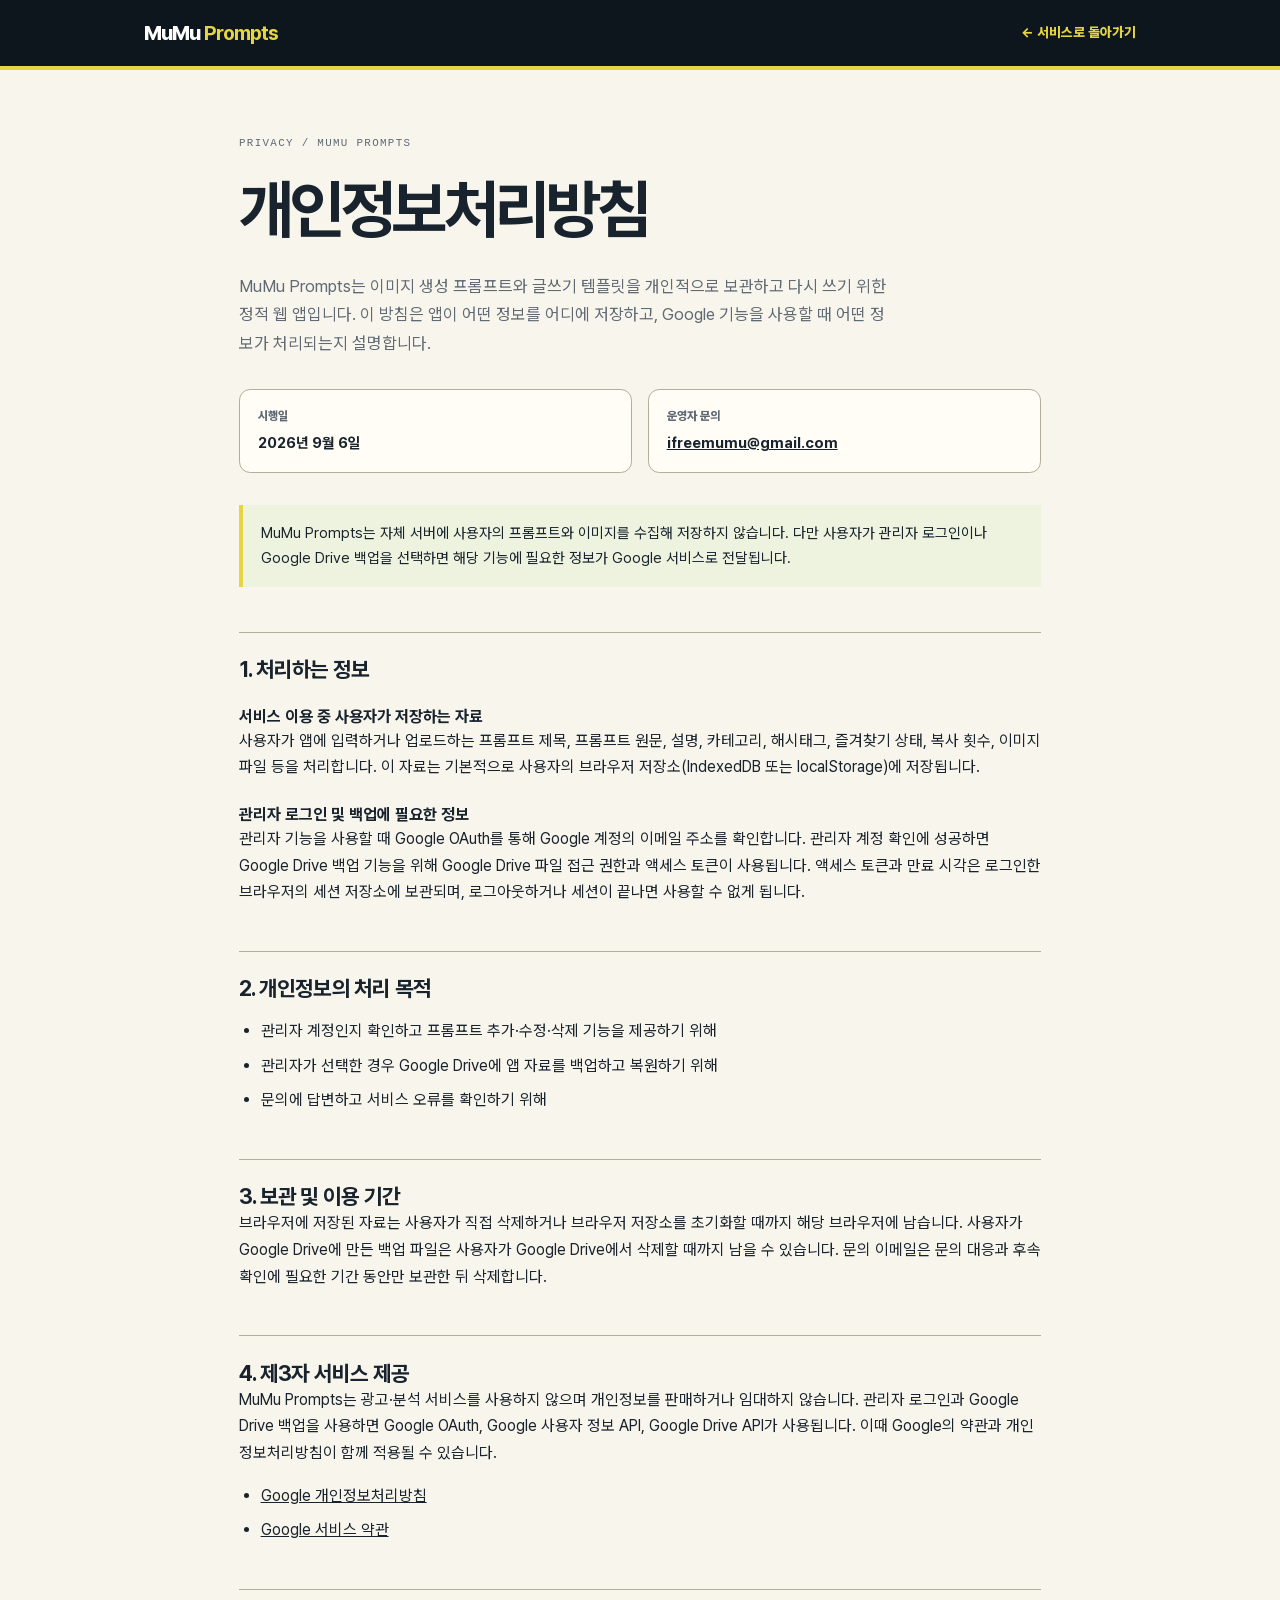
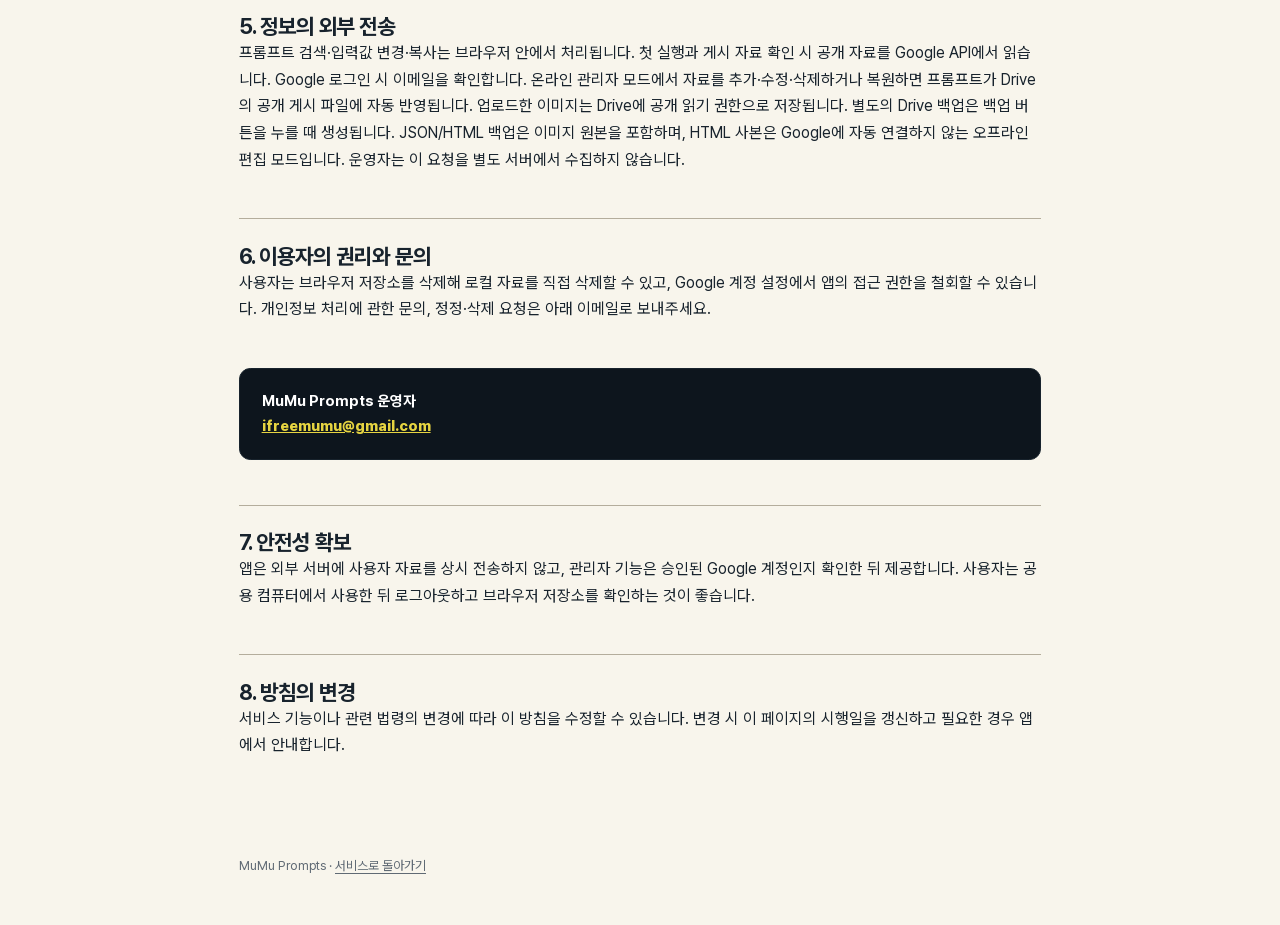
==== commit 33a3912c: "fix: protect local data and improve backups, publishing, and app structure" ====
--- a/privacy.html
+++ b/privacy.html
@@ -63,7 +63,7 @@
     </ul>
 
     <h2>5. 정보의 외부 전송</h2>
-    <p>일반적인 프롬프트 검색·열람·편집·복사 작업은 사용자의 브라우저 안에서 처리됩니다. Google 로그인 시 이메일 확인 요청이 Google API로 전송되며, Google Drive 백업을 선택한 경우 백업 자료가 Google Drive로 전송됩니다. 운영자는 이 요청을 별도 서버에서 수집하지 않습니다.</p>
+    <p>프롬프트 검색·입력값 변경·복사는 브라우저 안에서 처리됩니다. 첫 실행과 게시 자료 확인 시 공개 자료를 Google API에서 읽습니다. Google 로그인 시 이메일을 확인합니다. 온라인 관리자 모드에서 자료를 추가·수정·삭제하거나 복원하면 프롬프트가 Drive의 공개 게시 파일에 자동 반영됩니다. 업로드한 이미지는 Drive에 공개 읽기 권한으로 저장됩니다. 별도의 Drive 백업은 백업 버튼을 누를 때 생성됩니다. JSON/HTML 백업은 이미지 원본을 포함하며, HTML 사본은 Google에 자동 연결하지 않는 오프라인 편집 모드입니다. 운영자는 이 요청을 별도 서버에서 수집하지 않습니다.</p>
 
     <h2>6. 이용자의 권리와 문의</h2>
     <p>사용자는 브라우저 저장소를 삭제해 로컬 자료를 직접 삭제할 수 있고, Google 계정 설정에서 앱의 접근 권한을 철회할 수 있습니다. 개인정보 처리에 관한 문의, 정정·삭제 요청은 아래 이메일로 보내주세요.</p>
